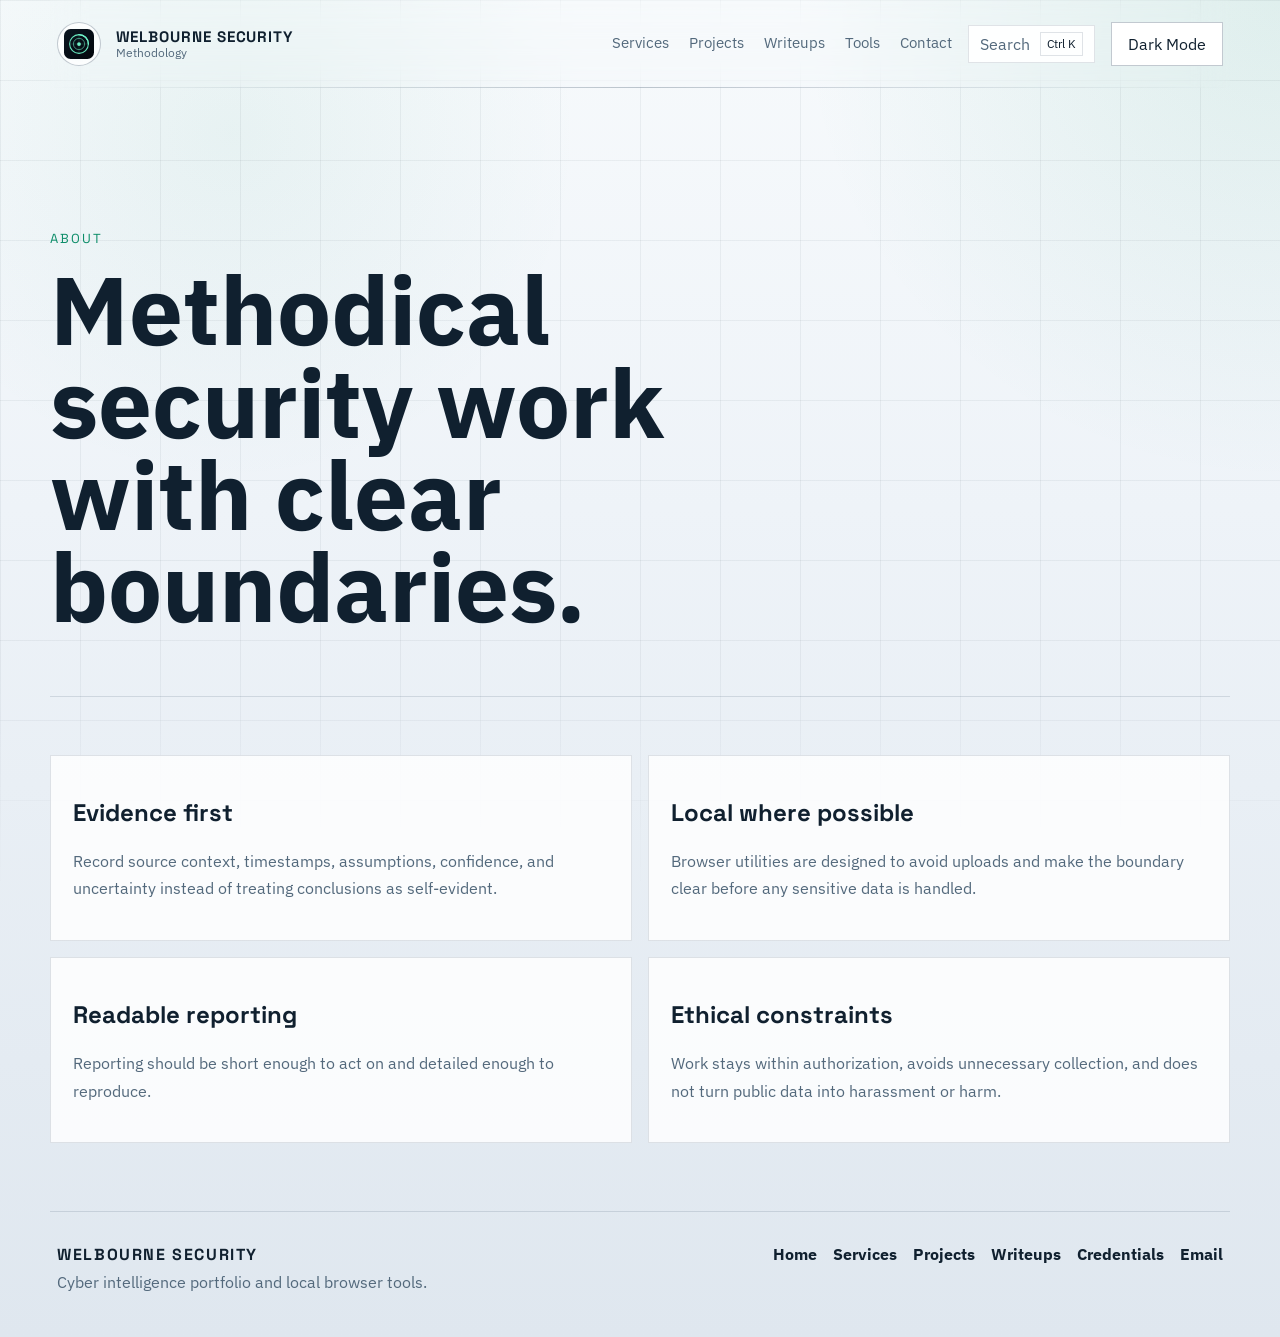
==== about/index.html @ 47d03ada "UI Reface" ====
<!DOCTYPE html>
<html lang="en">
  <head>
    <meta charset="UTF-8" />
    <meta name="viewport" content="width=device-width, initial-scale=1.0" />
    <title>About | Welbourne Security</title>
    <meta name="description" content="Methodology, ethics, and working principles for Welbourne Security cyber intelligence and tooling." />
    <meta name="robots" content="index,follow" />
    <meta name="theme-color" content="#071018" />
    <link rel="canonical" href="https://welbournesecurity.com/about/" />
    <link rel="icon" type="image/svg+xml" href="../src/favicon.svg" />
    <link rel="preconnect" href="https://fonts.googleapis.com" />
    <link rel="preconnect" href="https://fonts.gstatic.com" crossorigin />
    <link href="https://fonts.googleapis.com/css2?family=IBM+Plex+Sans:wght@400;500;600&family=Space+Grotesk:wght@500;700&display=swap" rel="stylesheet" />
    <link rel="stylesheet" href="../styles.css?v=3" />
  </head>
  <body>
    <a class="skip-to-content" href="#top">Skip to main content</a>
    <div class="page-shell">
      <header class="site-header">
        <a class="brand" href="/" aria-label="Back to home"><span class="brand-mark" aria-hidden="true"><img src="../src/favicon.svg" alt="" /></span><span class="brand-copy"><strong>Welbourne Security</strong><small>Methodology</small></span></a>
        <div class="header-actions">
          <nav class="site-nav" aria-label="Primary navigation"><a href="/services/">Services</a><a href="/projects/">Projects</a><a href="/writeups/">Writeups</a><a href="/tools/">Tools</a><a href="/#contact">Contact</a></nav>
          <button class="theme-toggle" id="theme-toggle" type="button" aria-label="Toggle light and dark mode"><span class="theme-toggle-label">Light Mode</span></button>
        </div>
      </header>
      <main id="top">
        <section class="page-hero">
          <div>
            <p class="eyebrow">About</p>
            <h1>Methodical security work with clear boundaries.</h1>
          </div>
        </section>
        <section class="section">
          <div class="principle-grid">
            <article><h2>Evidence first</h2><p>Record source context, timestamps, assumptions, confidence, and uncertainty instead of treating conclusions as self-evident.</p></article>
            <article><h2>Local where possible</h2><p>Browser utilities are designed to avoid uploads and make the boundary clear before any sensitive data is handled.</p></article>
            <article><h2>Readable reporting</h2><p>Reporting should be short enough to act on and detailed enough to reproduce.</p></article>
            <article><h2>Ethical constraints</h2><p>Work stays within authorization, avoids unnecessary collection, and does not turn public data into harassment or harm.</p></article>
          </div>
        </section>
      </main>
      <footer class="site-footer">
        <div class="footer-brand"><strong>Welbourne Security</strong><span>Cyber intelligence portfolio and local browser tools.</span></div>
        <nav class="footer-links" aria-label="Footer navigation"><a href="/">Home</a><a href="/services/">Services</a><a href="/projects/">Projects</a><a href="/writeups/">Writeups</a><a href="/credentials/">Credentials</a><a href="mailto:info@welbournesecurity.com">Email</a></nav>
      </footer>
    </div>
    <script type="module" src="../js/page.js"></script>
  </body>
</html>
---- styles.css ----
:root {
  --bg: #030405;
  --bg-deep: #000101;
  --surface: rgba(6, 8, 10, 0.92);
  --line: rgba(178, 190, 194, 0.14);
  --line-strong: rgba(190, 202, 206, 0.26);
  --text: #f2f7fb;
  --muted: #96a3aa;
  --accent: #6ef2c7;
  --accent-ink: #062018;
  --accent-blue: #68b5ff;
  --accent-warm: #ffb86b;
  --danger: #ff6464;
  --shadow: 0 28px 70px rgba(0, 0, 0, 0.4);
  --content-width: min(1180px, calc(100vw - 2rem));
  --header-height: 5.5rem;
}

body.light-mode {
  --bg: #eef3f8;
  --bg-deep: #dfe7ef;
  --surface: rgba(255, 255, 255, 0.86);
  --line: rgba(36, 62, 87, 0.14);
  --line-strong: rgba(36, 62, 87, 0.28);
  --text: #10202f;
  --muted: #53697c;
  --accent: #0d8d69;
  --accent-ink: #f2f7fb;
  --accent-blue: #2265a8;
  --accent-warm: #9a5a10;
  --shadow: 0 28px 60px rgba(16, 32, 47, 0.12);
}

* {
  box-sizing: border-box;
}

html {
  scroll-behavior: smooth;
  background: #030405;
  color-scheme: dark;
}

body {
  margin: 0;
  min-width: 320px;
  min-height: 100svh;
  color: var(--text);
  font-family: "IBM Plex Sans", sans-serif;
  background:
    radial-gradient(circle at 76% 10%, rgba(232, 238, 236, 0.035), transparent 24%),
    radial-gradient(circle at 12% 4%, rgba(255, 100, 100, 0.026), transparent 20%),
    linear-gradient(180deg, #080b0d 0%, var(--bg) 34%, var(--bg-deep) 100%);
}

body.light-mode {
  color-scheme: light;
  background:
    radial-gradient(circle at top right, rgba(13, 141, 105, 0.1), transparent 26%),
    radial-gradient(circle at 18% 10%, rgba(13, 141, 105, 0.06), transparent 22%),
    linear-gradient(180deg, #f7fafc 0%, var(--bg) 38%, var(--bg-deep) 100%);
}

body::before {
  content: "";
  position: fixed;
  inset: 0;
  pointer-events: none;
  background-image:
    linear-gradient(rgba(232, 238, 236, 0.028) 1px, transparent 1px),
    linear-gradient(90deg, rgba(232, 238, 236, 0.028) 1px, transparent 1px);
  background-size: 5rem 5rem;
  mask-image: linear-gradient(180deg, black 0%, black 72%, transparent 100%);
  opacity: 0.86;
}

body.light-mode::before {
  background-image:
    linear-gradient(rgba(16, 32, 47, 0.075) 1px, transparent 1px),
    linear-gradient(90deg, rgba(16, 32, 47, 0.075) 1px, transparent 1px);
  opacity: 0.72;
}

a {
  color: inherit;
  text-decoration: none;
}

.page-shell {
  position: relative;
  overflow: clip;
}

.roc-page {
  min-height: 100svh;
  overflow-x: hidden;
  background:
    linear-gradient(rgba(110, 242, 199, 0.03) 1px, transparent 1px),
    linear-gradient(90deg, rgba(110, 242, 199, 0.026) 1px, transparent 1px),
    radial-gradient(circle at 74% 8%, rgba(110, 242, 199, 0.13), transparent 23%),
    radial-gradient(circle at 18% 12%, rgba(255, 100, 100, 0.07), transparent 19%),
    linear-gradient(180deg, #080b0d 0%, #020405 44%, #000101 100%);
  background-size: 4.6rem 4.6rem, 4.6rem 4.6rem, auto, auto, auto;
}

.roc-page::before {
  opacity: 0.58;
}

.roc-shell {
  position: relative;
  display: grid;
  gap: clamp(3rem, 7vw, 6.5rem);
  width: min(1220px, calc(100vw - 2rem));
  margin: 0 auto;
  padding: clamp(1rem, 3vw, 2.2rem) 0 clamp(2rem, 5vw, 4rem);
}

.roc-hero {
  display: grid;
  grid-template-columns: minmax(0, 1fr) minmax(17rem, 0.55fr);
  gap: clamp(2rem, 6vw, 5rem);
  align-items: end;
  min-height: min(42rem, 82svh);
  padding-top: clamp(5rem, 9vw, 8rem);
}

.roc-brand {
  position: absolute;
  top: clamp(1rem, 3vw, 2rem);
  left: 0;
  display: inline-flex;
  gap: 0.65rem;
  align-items: center;
  color: rgba(242, 247, 251, 0.72);
  font-size: 0.82rem;
  font-weight: 700;
  letter-spacing: 0.08em;
  text-transform: uppercase;
}

.roc-brand img {
  width: 1.35rem;
  height: 1.35rem;
}

.roc-hero-copy {
  display: grid;
  gap: 1.2rem;
  max-width: 48rem;
}

.roc-kicker {
  margin: 0;
  color: var(--accent);
  font-family: "Space Grotesk", sans-serif;
  font-size: 0.78rem;
  font-weight: 700;
  letter-spacing: 0.16em;
  text-transform: uppercase;
}

.roc-hero h1,
.roc-section-heading h2,
.roc-process h2,
.roc-sources h2 {
  margin: 0;
  font-family: "Space Grotesk", sans-serif;
  letter-spacing: 0;
}

.roc-hero h1 {
  max-width: 11ch;
  font-size: clamp(4rem, 11vw, 8.25rem);
  line-height: 0.88;
}

.roc-hero-copy > p:last-child {
  max-width: 42rem;
  margin: 0;
  color: rgba(242, 247, 251, 0.78);
  font-size: clamp(1rem, 1.65vw, 1.22rem);
  line-height: 1.72;
}

.roc-hero-side {
  display: grid;
  gap: 1.25rem;
  align-content: end;
}

.roc-hero-logo {
  display: block;
  overflow: hidden;
  border: 1px solid rgba(78, 255, 125, 0.32);
  background: rgba(0, 12, 4, 0.72);
  box-shadow: 0 22px 70px rgba(0, 255, 73, 0.12);
}

.roc-hero-logo img {
  display: block;
  width: 100%;
  aspect-ratio: 3 / 2;
  object-fit: cover;
}

.roc-facts {
  display: grid;
  gap: 1rem;
}

.roc-facts div {
  display: grid;
  gap: 0.25rem;
  padding-block: 1rem;
  border-top: 1px solid rgba(242, 247, 251, 0.14);
}

.roc-facts strong {
  color: var(--accent);
  font-family: "Space Grotesk", sans-serif;
  font-size: clamp(2rem, 4.3vw, 3.4rem);
  line-height: 0.95;
}

.roc-facts span {
  color: rgba(242, 247, 251, 0.7);
  font-size: 0.92rem;
  line-height: 1.45;
}

.roc-map-section,
.roc-briefing,
.roc-operator,
.roc-process,
.roc-sources {
  display: grid;
  gap: 1.35rem;
}

.roc-section-heading {
  display: grid;
  gap: 0.65rem;
  max-width: 54rem;
}

.roc-section-heading h2,
.roc-process h2,
.roc-sources h2 {
  font-size: clamp(2.15rem, 4.8vw, 4.5rem);
  line-height: 0.98;
}

.roc-section-heading p:last-child,
.roc-process span,
.roc-sources p {
  margin: 0;
  color: rgba(242, 247, 251, 0.72);
  line-height: 1.65;
}

.roc-workspace {
  display: grid;
  grid-template-columns: minmax(0, 1fr) minmax(19rem, 0.38fr);
  gap: 1rem;
  align-items: stretch;
}

.roc-map-panel,
.roc-inspector,
.roc-briefing,
.roc-operator,
.roc-process,
.roc-sources {
  border: 1px solid rgba(242, 247, 251, 0.12);
  background: rgba(1, 4, 5, 0.64);
  box-shadow: 0 28px 80px rgba(0, 0, 0, 0.34);
  backdrop-filter: blur(18px);
}

.roc-map-panel {
  position: relative;
  min-height: 40rem;
  overflow: hidden;
}

.roc-map {
  display: block;
  width: 100%;
  height: 100%;
  min-height: 40rem;
  transition: filter 160ms ease;
  touch-action: none;
}

.roc-map.is-draggable {
  cursor: grab;
}

.roc-map.is-panning {
  cursor: grabbing;
}

.roc-map-grid {
  fill: none;
  pointer-events: none;
  stroke: rgba(242, 247, 251, 0.045);
  stroke-width: 1;
}

.roc-uk-map-image {
  opacity: 0.78;
  pointer-events: none;
  filter: drop-shadow(0 0 16px rgba(110, 242, 199, 0.14));
}

.roc-link {
  pointer-events: none;
  stroke: rgba(110, 242, 199, 0.16);
  stroke-width: 1;
}

.roc-point {
  cursor: pointer;
  outline: none;
}

.roc-point-hit {
  fill: rgba(255, 255, 255, 0);
  pointer-events: all;
}

.roc-point circle {
  fill: rgba(242, 247, 251, 0.8);
  stroke: #020405;
  stroke-width: 1.6;
  transition: transform 150ms ease, fill 150ms ease, stroke 150ms ease;
}

.roc-point text {
  fill: rgba(242, 247, 251, 0.8);
  font-family: "Space Grotesk", sans-serif;
  font-size: 0.62rem;
  font-weight: 700;
  paint-order: stroke;
  stroke: #020405;
  stroke-width: 3px;
}

.roc-point-control circle {
  fill: var(--accent);
}

.roc-point-post circle {
  fill: rgba(255, 100, 100, 0.86);
}

.roc-point:hover circle,
.roc-point:focus-visible circle,
.roc-point.is-selected circle {
  fill: #f2f7fb;
  stroke: var(--accent);
  transform: scale(1.45);
}

.roc-map-zoom {
  position: absolute;
  top: 1rem;
  left: 1rem;
  z-index: 2;
  display: inline-flex;
  overflow: hidden;
  border: 1px solid rgba(110, 242, 199, 0.32);
  background: rgba(1, 4, 5, 0.94);
  box-shadow: 0 18px 36px rgba(0, 0, 0, 0.28);
  backdrop-filter: blur(12px);
}

.roc-map-zoom button {
  min-width: 3rem;
  min-height: 3rem;
  border: 0;
  border-left: 1px solid rgba(242, 247, 251, 0.1);
  border-radius: 0;
  color: #f2f7fb;
  background: transparent;
  cursor: pointer;
  font-family: "Space Grotesk", sans-serif;
  font-size: 1.25rem;
  font-weight: 700;
}

.roc-map-zoom button:first-child {
  border-left: 0;
}

.roc-map-zoom button:last-child {
  min-width: 4.65rem;
  padding-inline: 0.75rem;
  font-size: 0.75rem;
  letter-spacing: 0.08em;
  text-transform: uppercase;
}

.roc-map-zoom button:hover,
.roc-map-zoom button:focus-visible {
  color: var(--accent);
  background: rgba(110, 242, 199, 0.1);
  outline: none;
}

.roc-map-zoom button:disabled {
  color: rgba(242, 247, 251, 0.48);
  cursor: not-allowed;
  background: transparent;
}

.roc-inspector {
  display: grid;
  gap: 1rem;
  align-content: start;
  padding: 1rem;
}

.roc-layer-controls {
  display: grid;
  grid-template-columns: 1fr;
  gap: 0.55rem;
}

.roc-toggle {
  display: flex;
  width: 100%;
  min-width: 0;
  align-items: center;
  justify-content: space-between;
  gap: 0.7rem;
  border: 1px solid rgba(242, 247, 251, 0.12);
  color: rgba(242, 247, 251, 0.72);
  background: rgba(255, 255, 255, 0.035);
  font: inherit;
  text-align: left;
  cursor: pointer;
}

.roc-toggle {
  min-height: 2.8rem;
  padding: 0.7rem 0.8rem;
  font-family: "Space Grotesk", sans-serif;
  font-size: 0.8rem;
  font-weight: 700;
  letter-spacing: 0.08em;
  text-transform: uppercase;
}

.roc-toggle.is-active {
  border-color: rgba(110, 242, 199, 0.36);
  color: var(--text);
  background: rgba(110, 242, 199, 0.1);
}

.roc-toggle:hover,
.roc-toggle:focus-visible {
  border-color: rgba(110, 242, 199, 0.42);
  outline: none;
}

.roc-selected {
  display: grid;
  gap: 0.85rem;
  padding: 1rem;
  border: 1px solid rgba(242, 247, 251, 0.1);
  background: rgba(0, 1, 1, 0.28);
}

.roc-selected h3 {
  margin: 0;
  font-family: "Space Grotesk", sans-serif;
  font-size: 1.35rem;
  line-height: 1.05;
}

.roc-selected dl {
  display: grid;
  gap: 0.65rem;
  margin: 0;
}

.roc-selected dl div {
  display: grid;
  grid-template-columns: max-content 1fr;
  gap: 0.7rem;
  align-items: baseline;
}

.roc-selected dt,
.roc-selected dd {
  margin: 0;
}

.roc-selected dt {
  color: rgba(150, 163, 170, 0.9);
  font-size: 0.76rem;
  font-weight: 700;
  letter-spacing: 0.08em;
  text-transform: uppercase;
  min-width: 7.5rem;
}

.roc-selected dd,
.roc-selected p {
  color: rgba(242, 247, 251, 0.74);
  line-height: 1.55;
}

.roc-selected p {
  margin: 0;
}

.roc-map-key {
  border: 1px solid rgba(242, 247, 251, 0.1);
  background: rgba(0, 1, 1, 0.22);
  padding: 0.85rem;
}

.roc-map-key summary,
.roc-training-note summary {
  color: rgba(242, 247, 251, 0.82);
  cursor: pointer;
  font-family: "Space Grotesk", sans-serif;
  font-size: 0.78rem;
  font-weight: 700;
  letter-spacing: 0.1em;
  text-transform: uppercase;
}

.roc-map-key summary:focus-visible,
.roc-training-note summary:focus-visible {
  outline: 1px solid rgba(110, 242, 199, 0.5);
  outline-offset: 0.25rem;
}

.roc-map-key ul {
  display: grid;
  gap: 0.55rem;
  margin: 0.75rem 0 0;
  padding: 0;
  list-style: none;
}

.roc-map-key li {
  display: grid;
  grid-template-columns: 1.1rem minmax(0, 1fr);
  gap: 0.55rem;
  align-items: center;
  color: rgba(242, 247, 251, 0.7);
  font-size: 0.84rem;
  line-height: 1.45;
}

.roc-key-dot {
  width: 0.72rem;
  height: 0.72rem;
  border-radius: 50%;
  border: 1px solid #020405;
}

.roc-key-dot.is-control {
  background: var(--accent);
}

.roc-key-dot.is-post {
  background: rgba(255, 100, 100, 0.86);
}

.roc-key-line {
  width: 1rem;
  border-top: 1px solid rgba(110, 242, 199, 0.42);
}

.roc-briefing {
  gap: clamp(1.35rem, 3vw, 2rem);
  padding: clamp(1rem, 3vw, 1.6rem);
}

.roc-briefing h3,
.roc-sources h3 {
  margin: 0;
  font-family: "Space Grotesk", sans-serif;
  font-size: 0.92rem;
  letter-spacing: 0.12em;
  text-transform: uppercase;
}

.roc-briefing-grid,
.roc-knowledge-grid,
.roc-source-groups {
  display: grid;
  gap: clamp(1rem, 3vw, 1.65rem);
}

.roc-briefing-grid {
  grid-template-columns: minmax(0, 0.78fr) minmax(28rem, 0.92fr);
  border-top: 1px solid rgba(242, 247, 251, 0.1);
  padding-top: clamp(1rem, 2.5vw, 1.45rem);
}

.roc-knowledge-grid {
  grid-template-columns: minmax(0, 0.92fr) minmax(20rem, 0.62fr);
  border-top: 1px solid rgba(242, 247, 251, 0.1);
  padding-top: clamp(1rem, 2.5vw, 1.45rem);
}

.roc-timeline,
.roc-anatomy,
.roc-chain,
.roc-glossary,
.roc-source-groups > div {
  display: grid;
  align-content: start;
  gap: 0.95rem;
  min-width: 0;
}

.roc-anatomy {
  grid-column: 1 / -1;
}

.roc-anatomy ul {
  grid-template-columns: repeat(4, minmax(0, 1fr));
  align-items: stretch;
  gap: 0;
  border: 1px solid rgba(110, 242, 199, 0.18);
  border-top: 0;
  background: rgba(0, 1, 1, 0.28);
}

.roc-timeline ol,
.roc-chain ol,
.roc-anatomy ul {
  display: grid;
  gap: 0;
  margin: 0;
  padding: 0;
  list-style: none;
}

.roc-timeline li,
.roc-chain li,
.roc-anatomy li {
  display: grid;
  grid-template-columns: 1fr;
  grid-template-rows: 2.25rem minmax(0, 1fr);
  align-content: start;
  gap: 0.45rem;
  padding: 0.9rem;
  border-bottom: 0;
  border-left: 1px solid rgba(242, 247, 251, 0.09);
}

.roc-anatomy li:first-child {
  padding: 0.9rem;
  border-left: 0;
}

.roc-anatomy li:last-child {
  padding-bottom: 0.9rem;
}

.roc-timeline li:first-child,
.roc-chain li:first-child {
  padding-top: 0;
}

.roc-timeline li:last-child,
.roc-chain li:last-child {
  border-bottom: 0;
  padding-bottom: 0;
}

.roc-timeline time,
.roc-chain strong,
.roc-anatomy strong {
  color: var(--accent);
  font-family: "Space Grotesk", sans-serif;
  font-weight: 700;
  align-self: start;
}

.roc-timeline span,
.roc-chain span,
.roc-anatomy span,
.roc-glossary p {
  margin: 0;
  color: rgba(242, 247, 251, 0.72);
  line-height: 1.58;
  align-self: start;
}

.roc-post-cutaway-media {
  display: grid;
  gap: 0;
  margin: 0;
}

.roc-post-cutaway-media a {
  display: block;
  overflow: hidden;
  border: 1px solid rgba(110, 242, 199, 0.18);
  background: rgba(0, 1, 1, 0.36);
}

.roc-post-cutaway-media img {
  display: block;
  width: 100%;
  max-height: min(78vh, 56rem);
  aspect-ratio: 1800 / 1415;
  object-fit: contain;
  object-position: center;
  filter: saturate(0.98) contrast(1.03);
  transition: transform 180ms ease, filter 180ms ease;
}

.roc-post-cutaway-media a:hover img,
.roc-post-cutaway-media a:focus-visible img {
  filter: saturate(1.08) contrast(1.08);
  transform: scale(1.015);
}

.roc-post-cutaway-media a:focus-visible {
  outline: 1px solid rgba(110, 242, 199, 0.5);
  outline-offset: 0.25rem;
}

.roc-glossary {
  gap: 0.55rem;
}

.roc-glossary h3 {
  margin-bottom: 0.4rem;
}

.roc-glossary details {
  border-top: 1px solid rgba(242, 247, 251, 0.1);
  padding-block: 0.7rem;
}

.roc-glossary details:last-child {
  border-bottom: 1px solid rgba(242, 247, 251, 0.1);
}

.roc-glossary summary {
  color: var(--accent);
  cursor: pointer;
  font-family: "Space Grotesk", sans-serif;
  font-weight: 700;
  letter-spacing: 0.08em;
  text-transform: uppercase;
}

.roc-glossary summary:focus-visible {
  outline: 1px solid rgba(110, 242, 199, 0.5);
  outline-offset: 0.25rem;
}

.roc-glossary p {
  padding-top: 0.55rem;
}

.roc-training-note {
  border-top: 1px solid rgba(242, 247, 251, 0.1);
  padding-top: clamp(1rem, 2.5vw, 1.45rem);
}

.roc-training-note > div {
  display: grid;
  gap: 0.65rem;
  margin-top: 0.9rem;
  border: 1px solid rgba(242, 247, 251, 0.1);
  background:
    linear-gradient(90deg, rgba(110, 242, 199, 0.12), transparent 34%),
    rgba(0, 1, 1, 0.28);
  padding: clamp(0.9rem, 2vw, 1.15rem);
}

.roc-training-note h3,
.roc-training-note p,
.roc-training-note ul {
  margin: 0;
}

.roc-training-note h3 {
  font-size: 1.15rem;
}

.roc-training-note p:not(.roc-kicker),
.roc-training-note li {
  color: rgba(242, 247, 251, 0.72);
  line-height: 1.58;
}

.roc-training-note ul {
  display: grid;
  gap: 0.35rem;
  padding-left: 1.1rem;
}

.roc-operator {
  grid-template-columns: minmax(0, 0.52fr) minmax(0, 1fr);
  gap: clamp(1rem, 3vw, 2rem);
  padding: clamp(1rem, 3vw, 1.6rem);
}

.roc-operator-heading {
  display: grid;
  align-content: start;
  gap: 0.75rem;
}

.roc-operator-heading h2 {
  margin: 0;
  font-family: "Space Grotesk", sans-serif;
  font-size: clamp(2rem, 4vw, 3.6rem);
  line-height: 0.98;
}

.roc-operator-heading p:last-child {
  margin: 0;
  color: rgba(242, 247, 251, 0.72);
  line-height: 1.6;
}

.roc-calculator,
.roc-report-grid {
  display: grid;
  gap: 0.8rem;
}

.roc-report-row {
  display: grid;
  grid-template-columns: minmax(5rem, 0.2fr) minmax(12rem, 1fr) minmax(8rem, 0.28fr);
  gap: 0.6rem;
  align-items: center;
}

.roc-report-row > span {
  color: rgba(242, 247, 251, 0.62);
  font-family: "Space Grotesk", sans-serif;
  font-size: 0.78rem;
  font-weight: 700;
  letter-spacing: 0.08em;
  text-transform: uppercase;
}

.roc-report-row select,
.roc-report-row input {
  min-width: 0;
  min-height: 2.9rem;
  border: 1px solid rgba(242, 247, 251, 0.13);
  border-radius: 0;
  background: rgba(2, 4, 5, 0.82);
  color: var(--text);
  font: inherit;
  outline: none;
  padding: 0.7rem 0.75rem;
}

.roc-report-row select:focus,
.roc-report-row input:focus {
  border-color: rgba(110, 242, 199, 0.5);
}

.roc-calculator-actions {
  display: flex;
  flex-wrap: wrap;
  gap: 0.55rem;
}

.roc-calc-button {
  min-height: 2.8rem;
  border: 1px solid rgba(110, 242, 199, 0.36);
  border-radius: 0;
  background: rgba(110, 242, 199, 0.12);
  color: var(--text);
  cursor: pointer;
  font-family: "Space Grotesk", sans-serif;
  font-size: 0.78rem;
  font-weight: 700;
  letter-spacing: 0.08em;
  padding: 0.7rem 0.9rem;
  text-transform: uppercase;
}

.roc-calc-button.is-secondary {
  border-color: rgba(242, 247, 251, 0.13);
  background: rgba(242, 247, 251, 0.04);
  color: rgba(242, 247, 251, 0.72);
}

.roc-calc-output {
  display: grid;
  min-height: 5rem;
  gap: 0.75rem;
  align-content: center;
  border: 1px solid rgba(242, 247, 251, 0.1);
  background: rgba(2, 4, 5, 0.52);
  color: rgba(242, 247, 251, 0.72);
  padding: 1rem;
}

.roc-calc-output[data-tone="warn"] {
  border-color: rgba(255, 100, 100, 0.42);
  color: rgba(255, 185, 185, 0.9);
}

.roc-calc-output[data-tone="ready"] {
  border-color: rgba(110, 242, 199, 0.3);
}

.roc-calc-result,
.roc-calc-pairs {
  display: grid;
  gap: 0.55rem;
}

.roc-calc-result div,
.roc-calc-pairs div {
  display: grid;
  grid-template-columns: minmax(7rem, 0.36fr) minmax(0, 1fr);
  gap: 0.75rem;
}

.roc-calc-result span,
.roc-calc-pairs span {
  color: rgba(150, 163, 170, 0.9);
  font-size: 0.76rem;
  font-weight: 700;
  letter-spacing: 0.08em;
  text-transform: uppercase;
}

.roc-calc-result strong,
.roc-calc-pairs strong {
  color: var(--accent);
  font-family: "Space Grotesk", sans-serif;
  font-weight: 700;
}

.roc-process,
.roc-sources {
  padding: clamp(1rem, 3vw, 1.6rem);
}

.roc-process {
  grid-template-columns: minmax(0, 0.7fr) minmax(0, 1fr);
  gap: clamp(1.2rem, 4vw, 3rem);
}

.roc-process ol {
  display: grid;
  gap: 0.9rem;
  margin: 0;
  padding: 0;
  list-style: none;
}

.roc-process li {
  display: grid;
  grid-template-columns: minmax(8rem, 0.36fr) minmax(0, 1fr);
  gap: 1rem;
  padding-block: 0.9rem;
  border-bottom: 1px solid rgba(242, 247, 251, 0.1);
}

.roc-process li:last-child {
  border-bottom: 0;
}

.roc-process strong {
  color: var(--accent);
  font-family: "Space Grotesk", sans-serif;
}

.roc-sources {
  max-width: none;
}

.roc-source-groups {
  grid-template-columns: repeat(3, minmax(0, 1fr));
  border-top: 1px solid rgba(242, 247, 251, 0.1);
  padding-top: clamp(1rem, 2.5vw, 1.45rem);
}

.roc-source-groups ul {
  display: flex;
  flex-wrap: wrap;
  gap: 0.55rem;
  margin: 0;
  padding: 0;
  list-style: none;
}

.roc-sources a {
  display: inline-flex;
  min-height: 2.45rem;
  align-items: center;
  border: 1px solid rgba(242, 247, 251, 0.12);
  padding: 0.58rem 0.72rem;
  color: rgba(242, 247, 251, 0.76);
  background: rgba(255, 255, 255, 0.035);
  font-size: 0.84rem;
  font-weight: 700;
}

.roc-sources a:hover,
.roc-sources a:focus-visible {
  border-color: rgba(110, 242, 199, 0.42);
  color: var(--accent);
  outline: none;
}

.site-header,
.hero,
.section,
.contact-section {
  width: var(--content-width);
  margin: 0 auto;
}

.section,
.contact-section {
  scroll-margin-top: calc(var(--header-offset, var(--header-height)) + 1rem);
}

.site-header {
  position: sticky;
  top: 0;
  z-index: 20;
  display: flex;
  align-items: center;
  justify-content: space-between;
  min-height: var(--header-height);
  padding: 1rem 0.45rem;
  backdrop-filter: blur(16px);
}

.site-header::after {
  content: "";
  position: absolute;
  right: 0;
  bottom: 0;
  left: 0;
  height: 1px;
  background: linear-gradient(90deg, transparent, var(--line-strong), transparent);
}

.brand {
  display: inline-flex;
  gap: 0.9rem;
  align-items: center;
}

.brand-mark {
  display: grid;
  place-items: center;
  width: 2.75rem;
  height: 2.75rem;
  border: 1px solid var(--line-strong);
  border-radius: 50%;
  color: var(--accent);
  background:
    radial-gradient(circle at center, rgba(110, 242, 199, 0.1), transparent 62%),
    rgba(5, 7, 9, 0.82);
  font-family: "Space Grotesk", sans-serif;
  font-size: 0.9rem;
  letter-spacing: 0.14em;
}

.brand-mark svg {
  width: 1.85rem;
  height: 1.85rem;
  overflow: visible;
}

.brand-mark circle,
.brand-mark path {
  fill: none;
  stroke: currentColor;
  stroke-width: 1.6;
}

.brand-mark-ring {
  opacity: 0.95;
}

.brand-mark-grid {
  opacity: 0.28;
  stroke-width: 1.2;
}

.brand-mark-core {
  fill: currentColor;
  stroke: none;
  filter: drop-shadow(0 0 6px rgba(110, 242, 199, 0.55));
}

.brand-mark-sweep {
  stroke-linecap: round;
  opacity: 0.9;
  stroke-width: 2.2;
}

body.light-mode .brand-mark {
  background:
    radial-gradient(circle at center, rgba(13, 141, 105, 0.08), transparent 62%),
    rgba(255, 255, 255, 0.82);
}

body.light-mode .brand-mark-core {
  filter: drop-shadow(0 0 5px rgba(13, 141, 105, 0.35));
}

.brand-copy {
  display: flex;
  flex-direction: column;
  gap: 0.12rem;
}

.brand-copy strong,
.brand-copy small {
  line-height: 1;
}

.brand-copy strong {
  font-family: "Space Grotesk", sans-serif;
  font-size: 0.95rem;
  letter-spacing: 0.06em;
  text-transform: uppercase;
}

.brand-copy small,
.site-nav {
  color: var(--muted);
}

.brand-copy small {
  font-size: 0.78rem;
}

.site-nav {
  display: flex;
  gap: 1.25rem;
  font-size: 0.92rem;
}

.header-actions {
  display: flex;
  align-items: center;
  gap: 1rem;
}

.site-nav a {
  position: relative;
  padding-bottom: 0.15rem;
}

.site-nav a::after {
  content: "";
  position: absolute;
  right: 0;
  bottom: 0;
  width: 100%;
  height: 1px;
  transform: scaleX(0);
  transform-origin: right;
  background: var(--accent);
  transition: transform 180ms ease;
}

.site-nav a:hover::after,
.site-nav a:focus-visible::after {
  transform: scaleX(1);
  transform-origin: left;
}

.theme-toggle {
  display: inline-flex;
  align-items: center;
  justify-content: center;
  min-height: 2.8rem;
  padding: 0.65rem 1rem;
  border: 1px solid var(--line-strong);
  border-radius: 0;
  color: var(--text);
  font: inherit;
  background: #050709;
  cursor: pointer;
  transition: transform 180ms ease, border-color 180ms ease, background-color 180ms ease;
}

body.light-mode .theme-toggle {
  background: #ffffff;
}

.theme-toggle:hover,
.theme-toggle:focus-visible {
  transform: translateY(-1px);
  border-color: var(--accent);
}

.hero {
  position: relative;
  display: grid;
  grid-template-columns: minmax(0, 0.95fr) minmax(320px, 1.05fr);
  gap: 2.35rem;
  align-items: center;
  isolation: isolate;
  min-height: calc(92svh - var(--header-height));
  padding: 0.55rem 0 2rem;
}

.hero-copy {
  position: relative;
  z-index: 2;
  max-width: 34rem;
  opacity: 0;
  transform: translateY(24px);
  animation: rise-in 700ms ease forwards;
}

.hero-eyebrow {
  margin-bottom: 1rem;
}

.eyebrow,
.entry-label {
  color: var(--accent);
  font-family: "Space Grotesk", sans-serif;
  font-size: 0.82rem;
  letter-spacing: 0.16em;
  text-transform: uppercase;
}

.eyebrow {
  margin: 0 0 1rem;
}

.hero h1,
.section-intro h2,
.contact-copy h2,
.feature-title {
  margin: 0;
  font-family: "Space Grotesk", sans-serif;
  font-weight: 700;
  line-height: 0.96;
  letter-spacing: 0;
}

.hero h1 {
  font-size: 5rem;
  text-wrap: balance;
}

.hero-summary {
  max-width: 31rem;
  margin: 1.15rem 0 0;
  color: var(--muted);
  font-size: 1.08rem;
  line-height: 1.75;
  text-wrap: pretty;
}

.operator-copy p,
.feature-summary,
.embed-header p,
.platform-copy p,
.certification-copy p,
.contact-copy p:last-child,
.timeline-item p,
.entry-summary {
  color: var(--muted);
  line-height: 1.75;
}

.hero-actions,
.contact-actions,
.platform-actions {
  display: flex;
  flex-wrap: wrap;
  gap: 0.9rem;
  margin-top: 1.45rem;
}

.action {
  display: inline-flex;
  align-items: center;
  justify-content: center;
  min-height: 3rem;
  padding: 0.8rem 1.25rem;
  border: 1px solid transparent;
  color: var(--text);
  font-weight: 500;
  transition: transform 180ms ease, border-color 180ms ease, background-color 180ms ease;
}

.action:hover,
.action:focus-visible {
  transform: translateY(-2px);
}

.action.primary {
  background: var(--accent);
  color: var(--accent-ink);
}

.action.secondary {
  border-color: var(--line-strong);
  background: #050709;
}

body.light-mode .action.secondary {
  background: #ffffff;
  color: var(--text);
}

.hero-metrics {
  display: grid;
  grid-template-columns: repeat(3, minmax(0, 1fr));
  gap: 1.2rem;
  margin: 1.45rem 0 0;
  padding-top: 1.4rem;
  border-top: 1px solid var(--line);
}

.hero-metrics div {
  display: grid;
  gap: 0.3rem;
}

.hero-metrics dt {
  color: var(--muted);
  font-size: 0.8rem;
  letter-spacing: 0.08em;
  text-transform: uppercase;
}

.hero-metrics dd {
  margin: 0;
  font-family: "Space Grotesk", sans-serif;
  font-size: 1.6rem;
}

.hero-visual {
  position: relative;
  min-height: 38rem;
  isolation: isolate;
}

.hero-visual::before,
.hero-visual::after {
  content: "";
  position: absolute;
  pointer-events: none;
}

.hero-visual::before {
  inset: 4% 3% 7%;
  z-index: 0;
  border: 1px solid rgba(168, 180, 184, 0.14);
  background:
    linear-gradient(135deg, rgba(232, 238, 236, 0.055), transparent 34%),
    linear-gradient(225deg, rgba(255, 100, 100, 0.045), transparent 40%),
    linear-gradient(180deg, rgba(7, 9, 11, 0.94), rgba(1, 2, 3, 0.99));
  box-shadow:
    inset 0 1px 0 rgba(255, 255, 255, 0.04),
    0 34px 90px rgba(0, 0, 0, 0.28);
}

body.light-mode .hero-visual::before {
  border-color: rgba(36, 62, 87, 0.14);
  background:
    linear-gradient(135deg, rgba(16, 32, 47, 0.045), transparent 34%),
    linear-gradient(225deg, rgba(189, 42, 42, 0.045), transparent 40%),
    linear-gradient(180deg, rgba(255, 255, 255, 0.94), rgba(231, 238, 245, 0.98));
  box-shadow:
    inset 0 1px 0 rgba(255, 255, 255, 0.76),
    0 34px 80px rgba(16, 32, 47, 0.12);
}

.hero-visual::after {
  top: 12%;
  right: 10%;
  bottom: 17%;
  z-index: 1;
  width: 34%;
  background:
    repeating-linear-gradient(
      180deg,
      rgba(232, 238, 236, 0.16) 0,
      rgba(232, 238, 236, 0.16) 1px,
      transparent 1px,
      transparent 1.05rem
    );
  opacity: 0.22;
  transform: skewX(-10deg);
}

body.light-mode .hero-visual::after {
  background:
    repeating-linear-gradient(
      180deg,
      rgba(16, 32, 47, 0.16) 0,
      rgba(16, 32, 47, 0.16) 1px,
      transparent 1px,
      transparent 1.05rem
    );
  opacity: 0.26;
}

.signal-grid {
  position: absolute;
  inset: 0;
  z-index: 1;
  border: 1px solid rgba(255, 255, 255, 0.05);
  background:
    linear-gradient(transparent 97%, rgba(255, 255, 255, 0.05) 97%),
    linear-gradient(90deg, transparent 97%, rgba(255, 255, 255, 0.05) 97%);
  background-size: 3.4rem 3.4rem;
  mask-image: linear-gradient(180deg, transparent 0%, black 18%, black 100%);
}

body.light-mode .signal-grid {
  border-color: rgba(16, 32, 47, 0.16);
  background:
    linear-gradient(transparent 97%, rgba(16, 32, 47, 0.16) 97%),
    linear-gradient(90deg, transparent 97%, rgba(16, 32, 47, 0.16) 97%);
  background-size: 3.4rem 3.4rem;
}

.signal-radar {
  --radar-cycle: 9s;
  position: absolute;
  inset: 12% 5% auto auto;
  z-index: 2;
  width: min(78%, 31rem);
  aspect-ratio: 1;
  overflow: hidden;
  border: 1px solid rgba(232, 238, 236, 0.12);
  border-radius: 50%;
  background:
    radial-gradient(circle at center, rgba(232, 238, 236, 0.12), transparent 3%),
    radial-gradient(circle at center, rgba(232, 238, 236, 0.055), transparent 44%),
    radial-gradient(circle at center, rgba(255, 100, 100, 0.045), transparent 62%),
    rgba(5, 7, 9, 0.3);
  box-shadow:
    inset 0 0 84px rgba(0, 0, 0, 0.45),
    0 0 48px rgba(0, 0, 0, 0.24);
}

body.light-mode .signal-radar {
  border-color: rgba(16, 32, 47, 0.18);
  background:
    radial-gradient(circle at center, rgba(16, 32, 47, 0.18), transparent 3%),
    radial-gradient(circle at center, rgba(16, 32, 47, 0.07), transparent 44%),
    radial-gradient(circle at center, rgba(189, 42, 42, 0.055), transparent 62%),
    rgba(255, 255, 255, 0.42);
  box-shadow:
    inset 0 0 72px rgba(16, 32, 47, 0.1),
    0 24px 48px rgba(16, 32, 47, 0.1);
}

.radar-ring,
.radar-axis,
.radar-core,
.radar-sweep,
.radar-blip {
  position: absolute;
}

.radar-ring {
  inset: 0;
  border: 1px solid rgba(232, 238, 236, 0.2);
  border-radius: 50%;
}

body.light-mode .radar-ring {
  border-color: rgba(16, 32, 47, 0.28);
}

.ring-2 {
  inset: 17%;
  border-color: rgba(232, 238, 236, 0.16);
}

body.light-mode .ring-2 {
  border-color: rgba(16, 32, 47, 0.22);
}

.ring-3 {
  inset: 34%;
  border-color: rgba(232, 238, 236, 0.12);
}

body.light-mode .ring-3 {
  border-color: rgba(16, 32, 47, 0.16);
}

.radar-axis {
  inset: 50% 10% auto;
  height: 1px;
  background: linear-gradient(90deg, transparent, rgba(232, 238, 236, 0.16), transparent);
}

body.light-mode .radar-axis {
  background: linear-gradient(90deg, transparent, rgba(16, 32, 47, 0.22), transparent);
}

.radar-axis-vertical {
  inset: 10% auto 10% 50%;
  width: 1px;
  height: auto;
  background: linear-gradient(180deg, transparent, rgba(232, 238, 236, 0.16), transparent);
}

body.light-mode .radar-axis-vertical {
  background: linear-gradient(180deg, transparent, rgba(16, 32, 47, 0.22), transparent);
}

.radar-sweep {
  inset: 0;
  border-radius: 50%;
  background: conic-gradient(from 18deg, rgba(232, 238, 236, 0.34), rgba(232, 238, 236, 0.07) 13%, transparent 27%);
  mix-blend-mode: screen;
  opacity: 0.78;
  animation: radar-sweep var(--radar-cycle, 9s) linear infinite;
}

body.light-mode .radar-sweep {
  background: conic-gradient(from 18deg, rgba(16, 32, 47, 0.28), rgba(16, 32, 47, 0.06) 13%, transparent 27%);
  mix-blend-mode: multiply;
  opacity: 0.72;
}

.radar-core {
  inset: 48.5%;
  border-radius: 50%;
  background: #e8eeec;
  box-shadow:
    0 0 12px rgba(232, 238, 236, 0.52),
    0 0 32px rgba(255, 100, 100, 0.1);
}

body.light-mode .radar-core {
  background: #10202f;
  box-shadow:
    0 0 10px rgba(16, 32, 47, 0.26),
    0 0 28px rgba(189, 42, 42, 0.12);
}

.radar-blip {
  width: 0.62rem;
  aspect-ratio: 1;
  border: 1px solid rgba(255, 100, 100, 0.72);
  border-radius: 50%;
  background: rgba(255, 100, 100, 0.72);
  box-shadow:
    0 0 0 0 rgba(255, 100, 100, 0.16),
    0 0 18px rgba(255, 100, 100, 0.42);
  animation: radar-blip var(--radar-cycle, 9s) linear infinite;
  animation-delay: var(--radar-blip-delay, 0s);
}

body.light-mode .radar-blip {
  border-color: rgba(189, 42, 42, 0.78);
  background: rgba(189, 42, 42, 0.76);
}

.blip-1 {
  top: 23%;
  left: 49%;
  --radar-blip-delay: -1.17s;
}

.blip-2 {
  top: 62%;
  left: 26%;
  width: 0.48rem;
  --radar-blip-delay: -4.08s;
}

.blip-3 {
  top: 71%;
  left: 58%;
  width: 0.42rem;
  opacity: 0.78;
  --radar-blip-delay: -6.19s;
}

.signal-panel,
.embed-panel,
.platform-item,
.certification-item {
  border: 1px solid var(--line);
  background: linear-gradient(180deg, rgba(7, 9, 11, 0.96), rgba(1, 2, 3, 0.99));
  box-shadow: var(--shadow);
}

body.light-mode .signal-panel,
body.light-mode .writeup-viewer {
  background: linear-gradient(180deg, rgba(255, 255, 255, 0.9), rgba(242, 247, 251, 0.96));
}

.signal-panel {
  position: absolute;
  z-index: 3;
  padding: 1.2rem 1.3rem;
  backdrop-filter: blur(18px);
}

.signal-panel p,
.signal-panel span {
  margin: 0;
  color: var(--muted);
}

.signal-panel strong {
  display: block;
  margin: 0.35rem 0;
  font-family: "Space Grotesk", sans-serif;
  font-size: 1.3rem;
  font-weight: 500;
}

.signal-panel-top {
  top: 8%;
  left: 0;
  width: min(18rem, 48%);
  animation: float-panel 6s ease-in-out infinite;
}

.signal-panel-bottom {
  right: 0;
  bottom: 8%;
  width: min(20rem, 52%);
  display: flex;
  flex-wrap: wrap;
  gap: 0.6rem;
  animation: float-panel 7.5s ease-in-out infinite reverse;
}

.footprint-panel-lead.signal-panel-top {
  top: 4.5%;
  width: min(17rem, 34%);
  z-index: 2;
}

.footprint-panel-grid.signal-panel-bottom {
  bottom: 10%;
  width: min(20.5rem, 42%);
  display: grid;
  grid-template-columns: repeat(2, minmax(0, 1fr));
  gap: 0.75rem;
  z-index: 3;
  justify-items: stretch;
  border-color: rgba(185, 197, 201, 0.18);
  background: linear-gradient(180deg, rgba(7, 9, 11, 0.98), rgba(1, 2, 3, 0.99));
  box-shadow: var(--shadow);
}

.footprint-kicker {
  color: var(--accent) !important;
  font-family: "Space Grotesk", sans-serif;
  font-size: 0.76rem;
  letter-spacing: 0.14em;
  text-transform: uppercase;
}

.footprint-panel-lead strong {
  line-height: 1.05;
}

.footprint-panel-lead span {
  display: block;
  max-width: 18rem;
  line-height: 1.6;
}

.footprint-item {
  min-width: 0;
  padding: 0.82rem 0.9rem;
  border: 1px solid var(--line);
  border-radius: 1rem;
  background: rgba(5, 7, 9, 0.74);
  text-align: center;
}

body.light-mode .footprint-item {
  background: rgba(255, 255, 255, 0.66);
}

.footprint-item span {
  display: block;
  color: var(--muted);
  font-size: 0.72rem;
  letter-spacing: 0.08em;
  text-transform: uppercase;
}

.footprint-item strong {
  display: block;
  margin-top: 0.45rem;
  color: var(--text);
  font-family: "IBM Plex Sans", sans-serif;
  font-size: 0.98rem;
  line-height: 1.45;
  overflow-wrap: anywhere;
}

.footprint-item-wide {
  grid-column: 1 / -1;
}

.tag-pill,
.entry-tags span {
  padding: 0.45rem 0.68rem;
  font-size: 0.82rem;
}

.tag-pill {
  border: 1px solid rgba(110, 242, 199, 0.22);
  color: #cbfdf0;
  background: rgba(110, 242, 199, 0.08);
}

.timeline-label,
.platform-meta,
.certification-meta {
  color: var(--muted);
}

.section,
.contact-section {
  padding: 3.6rem 0 4.2rem;
  border-top: 1px solid var(--line);
}

.section-intro,
.contact-copy {
  max-width: 48rem;
}

.section-intro {
  margin-bottom: 2.5rem;
}

.section-note {
  margin: 0.9rem 0 0;
  color: var(--muted);
  line-height: 1.7;
}

.brand-mark img {
  width: 1.9rem;
  height: 1.9rem;
  display: block;
}

.site-nav a[aria-current="page"] {
  color: var(--accent);
}

.command-trigger {
  display: inline-flex;
  align-items: center;
  gap: 0.65rem;
  min-height: 2.4rem;
  padding: 0 0.7rem;
  border: 1px solid var(--line);
  color: var(--muted);
  font: inherit;
  background: rgba(7, 9, 11, 0.68);
  cursor: pointer;
}

.command-trigger:hover,
.command-trigger:focus-visible {
  color: var(--text);
  border-color: var(--accent);
}

.command-trigger kbd {
  padding: 0.2rem 0.35rem;
  border: 1px solid var(--line);
  color: var(--text);
  font: 0.72rem "IBM Plex Sans", sans-serif;
}

.command-palette {
  position: fixed;
  inset: 0;
  z-index: 100;
  display: grid;
  place-items: start center;
  padding: min(16vh, 8rem) 1rem 1rem;
  background: rgba(0, 1, 1, 0.72);
  backdrop-filter: blur(18px);
}

.command-palette[hidden] {
  display: none;
}

.command-panel {
  width: min(44rem, 100%);
  border: 1px solid var(--line-strong);
  background: linear-gradient(180deg, rgba(7, 9, 11, 0.98), rgba(1, 2, 3, 0.98));
  box-shadow: var(--shadow);
}

body.light-mode .command-panel,
body.light-mode .command-trigger {
  background: rgba(255, 255, 255, 0.94);
}

.command-input {
  width: 100%;
  min-height: 4rem;
  padding: 0 1.2rem;
  border: 0;
  border-bottom: 1px solid var(--line);
  color: var(--text);
  font: 1rem "IBM Plex Sans", sans-serif;
  background: transparent;
  outline: none;
}

.command-results {
  display: grid;
  gap: 0.35rem;
  padding: 0.75rem;
}

.command-item {
  display: grid;
  gap: 0.2rem;
  width: 100%;
  padding: 0.85rem 0.95rem;
  border: 1px solid transparent;
  color: inherit;
  text-align: left;
  background: transparent;
  cursor: pointer;
}

.command-item:hover,
.command-item:focus-visible {
  border-color: var(--accent);
  background: rgba(110, 242, 199, 0.08);
}

.command-item strong {
  font-family: "Space Grotesk", sans-serif;
  font-weight: 600;
}

.command-item span,
.command-empty {
  color: var(--muted);
}

.command-empty {
  margin: 0;
  padding: 0.9rem;
}

.page-hero {
  display: grid;
  grid-template-columns: minmax(0, 1fr) minmax(18rem, 0.42fr);
  gap: 2rem;
  align-items: end;
  width: var(--content-width);
  min-height: 38rem;
  margin: 0 auto;
  padding: 7rem 0 4rem;
}

.page-hero h1 {
  max-width: 58rem;
  margin: 0.45rem 0 0;
  font-size: clamp(3rem, 8vw, 6rem);
  line-height: 0.96;
}

.page-hero p:last-child {
  max-width: 42rem;
  margin: 1.25rem 0 0;
  color: var(--muted);
  font-size: 1.08rem;
  line-height: 1.75;
}

.page-hero-panel,
.proof-card,
.feature-card,
.case-preview-card,
.tools-teaser-card,
.recipe-card,
.case-study-card,
.lab-card,
.principle-grid article,
.credential-detail-grid article {
  border: 1px solid var(--line);
  background: linear-gradient(180deg, rgba(7, 9, 11, 0.88), rgba(1, 2, 3, 0.94));
}

body.light-mode .page-hero-panel,
body.light-mode .proof-card,
body.light-mode .feature-card,
body.light-mode .case-preview-card,
body.light-mode .tools-teaser-card,
body.light-mode .recipe-card,
body.light-mode .case-study-card,
body.light-mode .lab-card,
body.light-mode .principle-grid article,
body.light-mode .credential-detail-grid article {
  background: rgba(255, 255, 255, 0.82);
}

.page-hero-panel {
  display: grid;
  gap: 0.65rem;
  padding: 1.25rem;
}

.page-hero-panel strong,
.proof-card strong,
.feature-card h3,
.feature-card h2,
.case-preview-card strong,
.tools-teaser-card strong,
.tools-teaser-card h3,
.recipe-card strong,
.case-study-card h2,
.lab-card h2,
.principle-grid h2,
.credential-detail-grid h2 {
  font-family: "Space Grotesk", sans-serif;
}

.page-hero-panel span,
.proof-card span,
.feature-card p,
.case-preview-card p,
.tools-teaser-card p,
.recipe-card p,
.case-study-card p,
.lab-card p,
.principle-grid p,
.credential-detail-grid p {
  color: var(--muted);
  line-height: 1.7;
}

.proof-grid,
.feature-card-grid,
.case-preview-grid,
.tools-teaser-grid,
.recipe-grid,
.case-study-grid,
.lab-grid,
.project-card-grid,
.principle-grid,
.credential-detail-grid {
  display: grid;
  gap: 1rem;
}

.proof-grid {
  grid-template-columns: minmax(0, 1.25fr) repeat(3, minmax(0, 0.75fr));
}

.proof-card,
.feature-card,
.case-preview-card,
.tools-teaser-card,
.recipe-card,
.case-study-card,
.lab-card,
.principle-grid article {
  padding: 1.35rem;
}

.proof-card-primary {
  grid-row: span 2;
}

.proof-card-primary h2 {
  margin: 0.45rem 0 0;
  font-size: clamp(2rem, 4vw, 3.4rem);
}

.feature-card-grid {
  grid-template-columns: repeat(3, minmax(0, 1fr));
}

.feature-card {
  display: grid;
  align-content: start;
  gap: 0.8rem;
}

.feature-card h2,
.feature-card h3 {
  margin: 0;
  font-size: 1.25rem;
}

.feature-index,
.case-preview-card span,
.tools-teaser-card span,
.recipe-card span,
.lab-card span {
  color: var(--accent-warm);
  font-size: 0.78rem;
  letter-spacing: 0.14em;
  text-transform: uppercase;
}

.section-actions {
  display: flex;
  flex-wrap: wrap;
  gap: 0.85rem;
  margin-top: 1.4rem;
}

.case-preview-grid,
.tools-teaser-grid,
.recipe-grid,
.lab-grid,
.project-card-grid,
.project-fact-grid,
.project-architecture {
  grid-template-columns: repeat(3, minmax(0, 1fr));
}

.case-preview-card,
.recipe-card,
.lab-card,
.project-card {
  display: grid;
  gap: 0.65rem;
  color: inherit;
}

.case-preview-card:hover,
.case-preview-card:focus-visible,
.recipe-card:hover,
.recipe-card:focus-visible,
.lab-card[href]:hover,
.lab-card[href]:focus-visible,
.project-card[href]:hover,
.project-card[href]:focus-visible {
  border-color: var(--accent);
  transform: translateY(-2px);
}

.project-card-grid,
.project-fact-grid,
.project-architecture {
  display: grid;
  gap: 1rem;
}

.project-card,
.project-fact-grid article,
.project-architecture article,
.project-note,
.project-logo-panel {
  border: 1px solid var(--line);
  background: linear-gradient(180deg, rgba(7, 9, 11, 0.88), rgba(1, 2, 3, 0.94));
}

body.light-mode .project-card,
body.light-mode .project-fact-grid article,
body.light-mode .project-architecture article,
body.light-mode .project-note,
body.light-mode .project-logo-panel {
  background: rgba(255, 255, 255, 0.82);
}

.project-card,
.project-fact-grid article,
.project-architecture article,
.project-note {
  padding: 1.35rem;
}

.project-card-featured {
  grid-column: span 2;
}

.project-card picture,
.project-card img {
  width: 100%;
}

.project-card picture {
  display: block;
}

.project-card-logo {
  overflow: hidden;
  background: #010502;
}

.project-card img {
  display: block;
  max-height: 22rem;
  object-fit: cover;
  border: 1px solid var(--line);
}

.project-card-logo img {
  aspect-ratio: 3 / 2;
  max-height: none;
}

.project-card span,
.project-fact-grid span {
  color: var(--accent-warm);
  font-size: 0.78rem;
  letter-spacing: 0.14em;
  text-transform: uppercase;
}

.project-card strong,
.project-fact-grid strong,
.project-architecture h3,
.project-note strong {
  font-family: "Space Grotesk", sans-serif;
  font-size: 1.18rem;
}

.project-card p,
.project-fact-grid p,
.project-architecture li,
.project-note p,
.project-detail-hero p {
  color: var(--muted);
  line-height: 1.7;
}

.project-detail-hero {
  display: grid;
  grid-template-columns: minmax(20rem, 0.95fr) minmax(0, 1.05fr);
  gap: 2rem;
  align-items: center;
}

.project-detail-hero h2 {
  margin: 0.4rem 0 0;
  font-size: clamp(2.4rem, 6vw, 4.8rem);
  line-height: 0.98;
}

.project-logo-panel {
  padding: 0.8rem;
}

.project-logo-panel picture,
.project-logo-panel img {
  width: 100%;
}

.project-logo-panel picture {
  display: block;
}

.project-logo-panel img {
  display: block;
  aspect-ratio: 16 / 10;
  object-fit: cover;
  border: 1px solid var(--line);
}

.project-fact-grid {
  margin-top: 1.5rem;
}

.project-architecture {
  margin-top: 1rem;
}

.project-architecture h3,
.project-architecture ul {
  margin: 0;
}

.project-architecture ul {
  display: grid;
  gap: 0.55rem;
  padding-left: 1.1rem;
  margin-top: 0.85rem;
}

.project-note {
  margin-top: 1rem;
}

.project-note p {
  margin: 0.45rem 0 0;
}

.technique-matrix {
  display: grid;
  grid-template-columns: repeat(3, minmax(0, 1fr));
  gap: 0.9rem;
  margin: -0.7rem 0 1.5rem;
}

.technique-matrix article {
  padding: 1rem;
  border-top: 1px solid var(--line);
}

.technique-matrix span {
  color: var(--accent-blue);
  font-size: 0.76rem;
  letter-spacing: 0.14em;
  text-transform: uppercase;
}

.technique-matrix strong {
  display: block;
  margin-top: 0.35rem;
  font-family: "Space Grotesk", sans-serif;
}

.technique-matrix p {
  margin: 0.4rem 0 0;
  color: var(--muted);
  line-height: 1.6;
}

.tools-teaser-card-primary {
  grid-column: span 1;
}

.tools-teaser-card-primary .action {
  width: fit-content;
  margin-top: 0.4rem;
}

.process-list {
  display: grid;
  gap: 0;
  padding: 0;
  margin: 0;
  list-style: none;
  border-top: 1px solid var(--line);
}

.process-list li {
  display: grid;
  grid-template-columns: minmax(8rem, 0.24fr) minmax(0, 1fr);
  gap: 1rem;
  padding: 1rem 0;
  border-bottom: 1px solid var(--line);
}

.process-list span {
  color: var(--muted);
}

.case-study-grid {
  grid-template-columns: repeat(3, minmax(0, 1fr));
}

.case-study-card dl {
  display: grid;
  gap: 0.65rem;
  margin: 1rem 0 0;
}

.case-study-card div {
  padding-top: 0.65rem;
  border-top: 1px solid var(--line);
}

.case-study-card dt {
  color: var(--accent);
  font-size: 0.78rem;
  letter-spacing: 0.12em;
  text-transform: uppercase;
}

.case-study-card dd {
  margin: 0.25rem 0 0;
  color: var(--muted);
  line-height: 1.6;
}

.lab-card-featured {
  grid-column: span 2;
}

.principle-grid {
  grid-template-columns: repeat(2, minmax(0, 1fr));
}

.credential-detail-grid {
  grid-template-columns: 1fr;
}

.credential-detail-grid article {
  display: grid;
  grid-template-columns: 6.5rem minmax(0, 1fr);
  gap: 1.2rem;
  align-items: center;
  padding: 1rem;
}

.credential-detail-grid img {
  width: 6.5rem;
  height: 6.5rem;
  object-fit: contain;
}

.credential-detail-grid h2 {
  margin: 0;
  font-size: 1.35rem;
}

.credential-detail-grid a,
.certification-text-link,
.secure-contact-note a {
  color: var(--accent);
  font-weight: 600;
}

.secure-contact-note {
  display: grid;
  gap: 0.45rem;
  margin-top: 1rem;
  padding-top: 1rem;
  border-top: 1px solid var(--line);
}

.secure-contact-note span {
  color: var(--muted);
  line-height: 1.65;
}

.section-intro h2,
.contact-copy h2 {
  font-size: 3.75rem;
}

.operator-layout,
.writeup-feature,
.presence-grid,
.contact-section {
  display: grid;
  gap: 2rem;
}

.operator-layout {
  grid-template-columns: minmax(0, 1.1fr) minmax(20rem, 0.9fr);
}

.focus-list,
.timeline,
.entry-list,
.platform-list,
.certification-grid {
  display: grid;
}

.focus-list {
  grid-template-columns: repeat(2, minmax(0, 1fr));
  gap: 0.85rem 1rem;
  padding: 1.8rem 0 0;
  margin: 0;
  list-style: none;
}

.focus-list li,
.feature-stat {
  padding-top: 1rem;
  border-top: 1px solid var(--line);
}

.focus-list strong,
.timeline-item strong,
.feature-stat strong,
.embed-header h3,
.platform-copy h3,
.certification-copy h3 {
  display: block;
  margin-bottom: 0.35rem;
  font-family: "Space Grotesk", sans-serif;
  font-weight: 500;
}

.timeline-item {
  display: grid;
  grid-template-columns: 7rem 1fr;
  gap: 1.2rem;
  padding: 1rem 0;
  border-top: 1px solid var(--line);
}

.entry {
  display: grid;
  grid-template-columns: minmax(0, 0.75fr) minmax(0, 1.25fr) minmax(0, 0.5fr);
  gap: 1.5rem;
  align-items: start;
  padding: 1.5rem 0;
  border-top: 1px solid var(--line);
}

.entry:last-child {
  border-bottom: 1px solid var(--line);
}

.entry-meta {
  display: grid;
  gap: 0.45rem;
}

.entry-title {
  font-family: "Space Grotesk", sans-serif;
  font-size: 1.55rem;
  line-height: 1.05;
}

.entry-summary,
.feature-summary,
.embed-header p,
.platform-copy p,
.certification-copy p {
  margin: 0;
}

.entry-tags {
  display: flex;
  flex-wrap: wrap;
  gap: 0.5rem;
  margin-top: 0.9rem;
}

.entry-tags span {
  border: 1px solid var(--line);
  color: var(--muted);
}

.entry-link,
.platform-link,
.cert-link {
  color: var(--accent);
  font-weight: 500;
}

.entry-link {
  justify-self: end;
  align-self: center;
}

.entry-link:hover,
.entry-link:focus-visible,
.platform-link:hover,
.platform-link:focus-visible,
.cert-link:hover,
.cert-link:focus-visible {
  text-decoration: underline;
  text-decoration-thickness: 1px;
}

.tool-workbench {
  display: grid;
  grid-template-columns: minmax(11.5rem, 15.5rem) minmax(0, 1fr);
  min-height: clamp(38rem, 68vh, 52rem);
  min-width: 0;
  border: 1px solid var(--line);
  background:
    linear-gradient(180deg, rgba(7, 9, 11, 0.96), rgba(1, 2, 3, 0.98)),
    radial-gradient(circle at top right, rgba(110, 242, 199, 0.08), transparent 34%);
  box-shadow: var(--shadow);
  overflow: hidden;
}

body.light-mode .tool-workbench {
  background:
    linear-gradient(180deg, rgba(255, 255, 255, 0.9), rgba(242, 247, 251, 0.98)),
    radial-gradient(circle at top right, rgba(13, 141, 105, 0.08), transparent 34%);
}

.tool-nav-panel {
  min-width: 0;
  padding: 1rem;
  border-right: 1px solid var(--line);
  background: rgba(0, 1, 1, 0.36);
}

body.light-mode .tool-nav-panel {
  background: rgba(255, 255, 255, 0.44);
}

.tool-nav-kicker,
.tool-context-kicker,
.tool-context-label {
  display: block;
  margin: 0;
  color: var(--accent);
  font-size: 0.74rem;
  font-weight: 800;
  letter-spacing: 0.14em;
  text-transform: uppercase;
}

.tool-nav {
  display: grid;
  min-width: 0;
  gap: 0.45rem;
  margin-top: 0.9rem;
}

.tool-nav-button {
  display: grid;
  width: 100%;
  min-width: 0;
  gap: 0.16rem;
  padding: 0.82rem 0.85rem;
  border: 1px solid transparent;
  border-radius: 0;
  color: var(--muted);
  font: inherit;
  text-align: left;
  background: transparent;
  cursor: pointer;
  transition: background-color 180ms ease, border-color 180ms ease, color 180ms ease, transform 180ms ease;
}

.tool-nav-button span {
  min-width: 0;
  color: var(--text);
  font-weight: 800;
  line-height: 1.1;
}

.tool-nav-button small {
  min-width: 0;
  overflow: hidden;
  color: var(--muted);
  font-size: 0.74rem;
  line-height: 1.35;
  text-overflow: ellipsis;
  white-space: nowrap;
}

.tool-nav-button:hover,
.tool-nav-button:focus-visible {
  border-color: var(--line-strong);
  background: rgba(255, 255, 255, 0.045);
  outline: none;
}

body.light-mode .tool-nav-button:hover,
body.light-mode .tool-nav-button:focus-visible {
  background: rgba(16, 32, 47, 0.045);
}

.tool-nav-button.is-active {
  border-color: rgba(110, 242, 199, 0.36);
  color: var(--text);
  background: rgba(110, 242, 199, 0.1);
  box-shadow: inset 3px 0 0 var(--accent);
}

body.light-mode .tool-nav-button.is-active {
  border-color: rgba(13, 141, 105, 0.32);
  background: rgba(13, 141, 105, 0.1);
}

.tool-stage {
  display: grid;
  grid-template-rows: auto minmax(0, 1fr) auto;
  min-width: 0;
}

.tool-shared-workspace {
  display: grid;
  grid-template-columns: minmax(0, 1fr) minmax(0, 1fr) minmax(8.5rem, 9.75rem);
  grid-template-areas: "shared-input shared-output shared-actions";
  gap: 1rem;
  align-items: stretch;
  min-width: 0;
  padding: 1rem 1.25rem;
  border-bottom: 1px solid var(--line);
  background: rgba(0, 1, 1, 0.28);
}

body.light-mode .tool-shared-workspace {
  background: rgba(255, 255, 255, 0.5);
}

.tool-shared-pane {
  display: grid;
  min-width: 0;
  gap: 0.55rem;
}

.tool-shared-pane:first-of-type {
  grid-area: shared-input;
}

.tool-shared-pane:last-of-type {
  grid-area: shared-output;
}

.tool-shared-heading {
  display: flex;
  min-width: 0;
  gap: 0.8rem;
  align-items: center;
  justify-content: space-between;
}

.tool-shared-heading span {
  min-width: 0;
  color: var(--muted);
  font-size: 0.78rem;
  font-weight: 700;
  overflow: hidden;
  text-overflow: ellipsis;
  white-space: nowrap;
}

.tool-shared-actions {
  grid-area: shared-actions;
  display: grid;
  width: 100%;
  min-width: 0;
  gap: 0.5rem;
  align-content: start;
  padding-top: 1.72rem;
}

.tool-shared-actions .action {
  width: 100%;
  min-height: 2.65rem;
  justify-content: center;
  padding: 0.52rem 0.75rem;
  font-size: 0.84rem;
}

.tool-shared-workspace .tool-textarea {
  min-height: 10.5rem;
  resize: vertical;
}

.tool-unified-hidden {
  display: none !important;
}

.tool-grid {
  display: block;
  min-width: 0;
  padding: clamp(1.15rem, 2vw, 1.65rem);
}

.tool-workbench .tool-panel {
  display: none;
  min-width: 0;
  border: 0;
  background: transparent;
  box-shadow: none;
  padding: 0;
}

.tool-workbench .tool-panel.is-active {
  display: block;
  animation: tool-panel-in 180ms ease both;
}

.tool-workbench .tool-panel[hidden] {
  display: none;
}

.tool-context-bar {
  display: grid;
  grid-template-columns: minmax(0, 1.5fr) minmax(8rem, 0.45fr) minmax(0, 1fr);
  gap: 1rem;
  align-items: center;
  min-width: 0;
  padding: 1rem 1.25rem;
  border-top: 1px solid var(--line);
  background: rgba(0, 1, 1, 0.42);
}

body.light-mode .tool-context-bar {
  background: rgba(255, 255, 255, 0.58);
}

.tool-context-summary,
.tool-context-actions {
  min-width: 0;
}

.tool-context-summary strong,
.tool-context-actions strong {
  display: block;
  min-width: 0;
  margin-top: 0.22rem;
  color: var(--text);
  font-family: "Space Grotesk", sans-serif;
  font-size: 1rem;
  overflow-wrap: anywhere;
}

.tool-context-summary p {
  margin: 0.34rem 0 0;
  color: var(--muted);
  line-height: 1.45;
}

.tool-context-settings {
  display: flex;
  flex-wrap: wrap;
  justify-content: flex-end;
  min-width: 0;
  gap: 0.45rem;
}

.tool-context-settings span {
  padding: 0.42rem 0.62rem;
  border: 1px solid var(--line);
  color: var(--text);
  font-size: 0.82rem;
  font-weight: 700;
  background: rgba(255, 255, 255, 0.045);
}

body.light-mode .tool-context-settings span {
  background: rgba(255, 255, 255, 0.74);
}

.tool-header h3 {
  margin: 0;
  font-family: "Space Grotesk", sans-serif;
  font-size: 1.4rem;
}

.tool-header p,
.tool-label,
.tool-error,
.tool-result-row span {
  color: var(--muted);
}

.tool-header p {
  margin: 0.55rem 0 0;
  line-height: 1.7;
}

.tool-controls {
  display: grid;
  min-width: 0;
  gap: 1rem;
  margin-top: 1.25rem;
}

.tool-label {
  display: block;
  margin: 0;
  font-size: 0.82rem;
  letter-spacing: 0.12em;
  text-transform: uppercase;
}

.tool-input,
.tool-output,
.tool-select,
.tool-textarea,
.tool-file {
  width: 100%;
  min-height: 3.2rem;
  padding: 0.9rem 1rem;
  border: 1px solid var(--line-strong);
  border-radius: 0.9rem;
  color: var(--text);
  font: inherit;
  background: rgba(5, 7, 9, 0.58);
}

.tool-input::placeholder,
.tool-textarea::placeholder {
  color: var(--muted);
  opacity: 1;
}

body.light-mode .tool-input,
body.light-mode .tool-output,
body.light-mode .tool-select,
body.light-mode .tool-textarea,
body.light-mode .tool-file {
  background: rgba(255, 255, 255, 0.85);
  color: var(--text);
}

.tool-input,
.tool-select,
.tool-textarea,
.tool-file {
  outline: none;
}

.tool-input:focus-visible,
.tool-select:focus-visible,
.tool-textarea:focus-visible,
.tool-file:focus-visible {
  border-color: var(--accent);
  box-shadow: 0 0 0 1px rgba(110, 242, 199, 0.18);
}

.tool-label-value {
  color: var(--accent);
}

.tool-range {
  width: 100%;
  accent-color: var(--accent);
}

.tool-checks {
  display: grid;
  grid-template-columns: repeat(2, minmax(0, 1fr));
  gap: 0.75rem;
  color: var(--text);
}

.tool-checks label {
  display: inline-flex;
  align-items: center;
  gap: 0.5rem;
}

.tool-actions {
  display: flex;
  flex-wrap: wrap;
  gap: 0.8rem;
}

.tool-button {
  border: 0;
  cursor: pointer;
  font: inherit;
}

.tool-monospace {
  font-family: Consolas, "Courier New", monospace;
}

.tool-output {
  display: grid;
  min-width: 0;
  align-items: center;
  overflow-wrap: anywhere;
  word-break: break-word;
}

.tool-textarea {
  resize: vertical;
}

.tool-mode-bar {
  display: flex;
  flex-wrap: wrap;
  gap: 0;
  padding: 0;
  border: 1px solid var(--line-strong);
  border-radius: 0;
  background: #010203;
  overflow: hidden;
}

body.light-mode .tool-mode-bar {
  background: #ffffff;
}

.tool-mode-option {
  flex: 1 1 8rem;
  min-height: 2.9rem;
  padding: 0.7rem 1rem;
  border: 0;
  color: var(--muted);
  font: inherit;
  font-weight: 700;
  background: #0a0d10;
  cursor: pointer;
  transition: transform 180ms ease, border-color 180ms ease, background-color 180ms ease, color 180ms ease;
}

.tool-mode-option + .tool-mode-option {
  border-left: 1px solid var(--line);
}

.tool-mode-option:hover,
.tool-mode-option:focus-visible {
  color: var(--text);
  background: #151a1e;
}

body.light-mode .tool-mode-option {
  background: #ffffff;
}

body.light-mode .tool-mode-option:hover,
body.light-mode .tool-mode-option:focus-visible {
  background: #f4f8fb;
}

.tool-mode-option.is-active {
  color: var(--accent-ink);
  background: var(--accent);
  box-shadow: none;
}

body.light-mode .tool-mode-option.is-active {
  color: var(--accent-ink);
  background: var(--accent);
}

.regex-preset-panel {
  display: grid;
  gap: 0.65rem;
}

.regex-preset-grid {
  display: flex;
  flex-wrap: wrap;
  gap: 0.45rem;
}

.regex-preset-button {
  min-height: 2.35rem;
  padding: 0.55rem 0.72rem;
  border: 1px solid var(--line);
  color: var(--muted);
  font: inherit;
  font-size: 0.86rem;
  font-weight: 800;
  background: rgba(255, 255, 255, 0.04);
  cursor: pointer;
  transition: background-color 180ms ease, border-color 180ms ease, color 180ms ease;
}

.regex-preset-button:hover,
.regex-preset-button:focus-visible {
  border-color: var(--line-strong);
  color: var(--text);
  outline: none;
}

.regex-preset-button.is-active {
  border-color: rgba(110, 242, 199, 0.38);
  color: var(--accent-ink);
  background: var(--accent);
}

body.light-mode .regex-preset-button {
  background: rgba(255, 255, 255, 0.72);
}

body.light-mode .regex-preset-button.is-active {
  color: var(--accent-ink);
  background: var(--accent);
}

.tool-file {
  padding: 0.4rem;
}

.tool-file::file-selector-button {
  margin-right: 0.9rem;
  padding: 0.7rem 1rem;
  border: 0;
  border-radius: 0;
  color: var(--accent-ink);
  font: inherit;
  font-weight: 600;
  background: var(--accent);
  cursor: pointer;
}

.tool-results {
  display: grid;
  gap: 0.7rem;
}

.tool-stack {
  display: grid;
  min-width: 0;
  gap: 1rem;
}

.tool-pre,
.tool-preview {
  overflow: auto;
  max-width: 100%;
  padding: 1rem;
  border: 1px solid var(--line);
  border-radius: 0.9rem;
  background: rgba(1, 2, 3, 0.62);
  color: var(--text);
  font-family: Consolas, "Courier New", monospace;
  white-space: pre-wrap;
  word-break: break-word;
}

body.light-mode .tool-pre,
body.light-mode .tool-preview {
  background: rgba(255, 255, 255, 0.72);
}

.tool-preview mark {
  padding: 0.05rem 0.18rem;
  border-radius: 0.25rem;
  color: var(--accent-ink);
  background: var(--accent);
}

.tool-results {
  display: grid;
  gap: 0.7rem;
}

.tool-result-row {
  display: grid;
  grid-template-columns: minmax(0, 12rem) minmax(0, 1fr);
  align-items: start;
  gap: 1rem;
  padding: 0.85rem 1rem;
  border: 1px solid var(--line);
  background: rgba(5, 7, 9, 0.42);
}

body.light-mode .tool-result-row {
  background: rgba(255, 255, 255, 0.68);
}

.tool-result-row.is-match {
  border-color: rgba(110, 242, 199, 0.38);
  background: rgba(110, 242, 199, 0.1);
}

body.light-mode .tool-result-row.is-match {
  background: rgba(13, 141, 105, 0.1);
}

.tool-result-row strong {
  min-width: 0;
  font-family: Consolas, "Courier New", monospace;
  font-weight: 600;
  text-align: left;
  overflow-wrap: anywhere;
  word-break: break-word;
}

.tool-error {
  margin: 0;
  padding: 0.9rem 1rem;
  border-radius: 0.9rem;
  border: 1px solid rgba(189, 76, 76, 0.32);
  background: rgba(189, 76, 76, 0.12);
}

.tool-panel.is-wide {
  grid-column: auto;
}

.tool-flags {
  grid-template-columns: repeat(3, minmax(0, 1fr));
}

.writeup-browser {
  display: grid;
  gap: 1.75rem;
}

.writeup-browser,
.writeup-groups,
.writeup-group,
.writeup-list-group,
.writeup-viewer,
.writeup-viewer-body,
.markdown-body {
  min-width: 0;
}

.writeup-toolbar {
  display: grid;
  gap: 1rem;
  margin-bottom: 1.5rem;
}

.writeup-toolbar-search {
  max-width: 42rem;
}

.writeup-toolbar-row,
.writeup-toolbar-meta {
  display: flex;
  flex-wrap: wrap;
  gap: 0.85rem;
  align-items: center;
  justify-content: space-between;
}

.writeup-filter-group {
  display: flex;
  flex-wrap: wrap;
  gap: 0;
  border: 1px solid var(--line-strong);
  background: #010203;
  overflow: hidden;
}

body.light-mode .writeup-filter-group {
  background: #ffffff;
}

.writeup-tag-filters {
  display: flex;
  flex-wrap: wrap;
  gap: 0.55rem;
}

.writeup-filter-button,
.writeup-tag-button,
.writeup-code-copy {
  min-height: 2.8rem;
  padding: 0.65rem 1rem;
  border: 1px solid var(--line-strong);
  border-radius: 0;
  color: var(--text);
  font: inherit;
  background: #0a0d10;
  cursor: pointer;
  transition: transform 180ms ease, border-color 180ms ease, background-color 180ms ease, color 180ms ease;
}

.writeup-filter-group .writeup-filter-button {
  border: 0;
}

.writeup-filter-group .writeup-filter-button + .writeup-filter-button {
  border-left: 1px solid var(--line);
}

body.light-mode .writeup-filter-button,
body.light-mode .writeup-tag-button,
body.light-mode .writeup-code-copy {
  background: #ffffff;
}

.writeup-filter-button:hover,
.writeup-filter-button:focus-visible,
.writeup-tag-button:hover,
.writeup-tag-button:focus-visible,
.writeup-code-copy:hover,
.writeup-code-copy:focus-visible {
  transform: translateY(-1px);
  border-color: var(--accent);
  background: #151a1e;
}

body.light-mode .writeup-filter-button:hover,
body.light-mode .writeup-filter-button:focus-visible,
body.light-mode .writeup-tag-button:hover,
body.light-mode .writeup-tag-button:focus-visible,
body.light-mode .writeup-code-copy:hover,
body.light-mode .writeup-code-copy:focus-visible {
  background: #f4f8fb;
}

.writeup-filter-button.is-active,
.writeup-tag-button.is-active {
  border-color: var(--accent);
  color: var(--accent-ink);
  background: var(--accent);
}

body.light-mode .writeup-filter-button.is-active,
body.light-mode .writeup-tag-button.is-active {
  border-color: var(--accent);
  color: var(--accent-ink);
  background: var(--accent);
}

.writeup-filter-count {
  color: var(--muted);
  font-size: 0.92rem;
}

.writeup-groups {
  display: grid;
  gap: 1.4rem;
  align-content: start;
}

.writeup-group,
.writeup-viewer {
  border: 1px solid var(--line);
  background: linear-gradient(180deg, rgba(7, 9, 11, 0.94), rgba(1, 2, 3, 0.98));
  box-shadow: var(--shadow);
}

.writeup-group {
  padding: 1.25rem 0 0;
  border: 0;
  background: transparent;
  box-shadow: none;
}

.writeup-group-header {
  padding: 0 0 1rem;
  border-bottom: 1px solid var(--line);
}

.writeup-group-header p:last-child,
.writeup-item-summary,
.writeup-viewer-empty p,
.writeup-viewer-meta,
.writeup-status,
.writeup-error,
.writeup-viewer-body,
.markdown-body {
  color: var(--muted);
}

.writeup-group-header p:last-child,
.writeup-viewer-empty p,
.writeup-status,
.writeup-error {
  margin: 0.45rem 0 0;
  line-height: 1.7;
}

.writeup-list-group {
  display: grid;
  grid-template-columns: repeat(auto-fill, minmax(8.5rem, 1fr));
  gap: 1rem;
  padding-top: 1rem;
}

.writeup-item {
  width: 100%;
  min-height: 10.5rem;
  display: grid;
  justify-items: center;
  align-content: start;
  gap: 0.7rem;
  padding: 1rem 0.8rem 0.9rem;
  border: 1px solid transparent;
  border-radius: 0;
  color: inherit;
  text-align: center;
  background: transparent;
  cursor: pointer;
  transition: transform 180ms ease, border-color 180ms ease, background-color 180ms ease;
}

.writeup-item:hover,
.writeup-item:focus-visible {
  transform: translateY(-2px);
  border-color: var(--line);
  background: #050709;
}

body.light-mode .writeup-item:hover,
body.light-mode .writeup-item:focus-visible {
  background: #ffffff;
}

.writeup-item.is-active {
  border-color: rgba(110, 242, 199, 0.26);
  background: #071410;
}

body.light-mode .writeup-item.is-active {
  border-color: rgba(13, 141, 105, 0.28);
  background: #edf8f5;
}

.writeup-item.is-active .writeup-item-title,
.writeup-item.is-active .writeup-item-icon {
  color: var(--accent);
}

.writeup-item[data-writeup-tone="thm"] .writeup-item-icon {
  color: #ff6b6b;
}

.writeup-item[data-writeup-tone="htb"] .writeup-item-icon {
  color: #6ef2a3;
}

.writeup-item[data-writeup-tone="ctf"] .writeup-item-icon {
  color: #68b5ff;
}

.writeup-item.is-active[data-writeup-tone="thm"] {
  border-color: rgba(255, 107, 107, 0.35);
  background: #1b0709;
}

.writeup-item.is-active[data-writeup-tone="htb"] {
  border-color: rgba(110, 242, 163, 0.35);
  background: #07150d;
}

.writeup-item.is-active[data-writeup-tone="ctf"] {
  border-color: rgba(104, 181, 255, 0.35);
  background: #07101b;
}

body.light-mode .writeup-item.is-active[data-writeup-tone="thm"] {
  border-color: rgba(255, 107, 107, 0.35);
  background: #fff0f0;
}

body.light-mode .writeup-item.is-active[data-writeup-tone="htb"] {
  border-color: rgba(110, 242, 163, 0.4);
  background: #effcf4;
}

body.light-mode .writeup-item.is-active[data-writeup-tone="ctf"] {
  border-color: rgba(104, 181, 255, 0.4);
  background: #eef6ff;
}

.writeup-item-icon {
  width: 4.8rem;
  height: 5.6rem;
  color: rgba(201, 214, 226, 0.9);
}

.writeup-item-icon svg {
  width: 100%;
  height: 100%;
  fill: currentColor;
  stroke: rgba(1, 2, 3, 0.58);
  stroke-width: 2.4;
  stroke-linejoin: round;
}

.writeup-item-label,
.writeup-viewer-meta,
.writeup-status {
  display: block;
  font-size: 0.82rem;
  letter-spacing: 0.12em;
  text-transform: uppercase;
}

.writeup-item-label,
.writeup-viewer-meta {
  color: var(--muted);
}

.writeup-item-title,
.writeup-viewer h3 {
  font-family: "Space Grotesk", sans-serif;
  font-weight: 500;
  line-height: 1.15;
}

.writeup-item-title {
  margin: 0;
  max-width: 9rem;
  font-size: 0.95rem;
  word-break: break-word;
}

.writeup-viewer h3 {
  margin: 0.35rem 0 0;
  font-size: 1.15rem;
  font-weight: 500;
}

.writeup-item-summary {
  margin: 0.6rem 0 0;
  line-height: 1.65;
}

.writeup-item-tags,
.writeup-viewer-tags {
  display: flex;
  flex-wrap: wrap;
  gap: 0.45rem;
  margin-top: 0.8rem;
}

.writeup-item-tags span,
.writeup-viewer-tags span {
  padding: 0.35rem 0.55rem;
  border: 1px solid var(--line);
  font-size: 0.78rem;
}

.writeup-viewer {
  min-height: 28rem;
  width: 100%;
  padding: 1.6rem;
}

.writeup-viewer.is-collapsed {
  min-height: 0;
  padding: 1rem 1.2rem;
  background: rgba(7, 9, 11, 0.64);
  box-shadow: none;
}

body.light-mode .writeup-viewer.is-collapsed {
  background: rgba(255, 255, 255, 0.68);
}

.writeup-viewer-empty {
  display: grid;
  place-items: center;
  min-height: 100%;
  padding: 1.2rem;
  text-align: center;
}

.writeup-viewer.is-collapsed .writeup-viewer-empty {
  place-items: start;
  min-height: 0;
  padding: 0.15rem;
  text-align: left;
}

.writeup-viewer.is-collapsed h3 {
  margin-top: 0;
  font-size: 1rem;
}

.writeup-viewer-header {
  padding-bottom: 1rem;
  border-bottom: 1px solid var(--line);
}

.writeup-viewer-header h3 {
  font-size: 2.35rem;
}

.writeup-viewer-links {
  display: flex;
  flex-wrap: wrap;
  gap: 0.9rem;
  margin-top: 1rem;
}

.writeup-toc-panel {
  margin-top: 1.2rem;
  padding: 1rem 1.1rem;
  border: 1px solid var(--line);
  background: rgba(1, 2, 3, 0.58);
}

body.light-mode .writeup-toc-panel {
  background: rgba(255, 255, 255, 0.68);
}

.writeup-toc {
  display: grid;
  gap: 0.45rem;
  margin-top: 0.75rem;
}

.writeup-toc-link {
  display: block;
  color: var(--muted);
  line-height: 1.5;
}

.writeup-toc-link.level-3,
.writeup-toc-link.level-4 {
  padding-left: 0.9rem;
}

.writeup-toc-link:hover,
.writeup-toc-link:focus-visible {
  color: var(--accent);
}

.writeup-viewer-link {
  color: var(--accent);
  font-weight: 500;
}

.writeup-viewer-link:hover,
.writeup-viewer-link:focus-visible {
  text-decoration: underline;
}

.writeup-viewer-body {
  margin-top: 1.4rem;
}

.writeup-viewer-footer {
  margin-top: 1.6rem;
  padding-top: 1.2rem;
  border-top: 1px solid var(--line);
}

.writeup-viewer-pagination {
  display: grid;
  grid-template-columns: repeat(2, minmax(0, 1fr));
  gap: 0.9rem;
}

.writeup-nav-button {
  width: 100%;
  min-width: 0;
  justify-content: flex-start;
  text-align: left;
}

.writeup-nav-button:disabled {
  opacity: 0.55;
  cursor: not-allowed;
  transform: none;
}

.markdown-body {
  max-width: none;
  font-size: 1rem;
  line-height: 1.85;
}

.markdown-body p,
.markdown-body li,
.markdown-body blockquote,
.markdown-body a,
.markdown-body code,
.markdown-body strong,
.markdown-body em,
.markdown-body td,
.markdown-body th {
  overflow-wrap: anywhere;
}

.markdown-body > :first-child {
  margin-top: 0;
}

.markdown-body h1,
.markdown-body h2,
.markdown-body h3,
.markdown-body h4 {
  margin: 2rem 0 0.8rem;
  scroll-margin-top: calc(var(--header-height) + 1rem);
  color: var(--text);
  font-family: "Space Grotesk", sans-serif;
  line-height: 1.1;
}

.markdown-body p,
.markdown-body ul,
.markdown-body ol,
.markdown-body blockquote,
.markdown-body pre {
  margin: 0 0 1.1rem;
}

.markdown-body ul,
.markdown-body ol {
  padding-left: 1.4rem;
}

.markdown-body li + li {
  margin-top: 0.35rem;
}

.markdown-body a {
  color: var(--accent);
  text-decoration: underline;
  text-decoration-thickness: 1px;
}

.markdown-body code {
  padding: 0.15rem 0.35rem;
  border: 1px solid var(--line);
  font-family: Consolas, "Courier New", monospace;
  font-size: 0.92em;
  background: rgba(110, 242, 199, 0.08);
}

body.light-mode .markdown-body code {
  background: rgba(16, 32, 47, 0.06);
  color: #173042;
}

.markdown-body pre {
  max-width: 100%;
  overflow-x: auto;
  padding: 1rem;
  border: 1px solid var(--line);
  background: rgba(0, 1, 1, 0.72);
}

.writeup-code-block {
  position: relative;
}

.writeup-code-block pre {
  padding-top: 3.1rem;
}

.writeup-code-copy {
  position: absolute;
  top: 0.75rem;
  right: 0.75rem;
  min-height: 2.2rem;
  padding: 0.4rem 0.8rem;
  font-size: 0.85rem;
}

body.light-mode .markdown-body pre {
  border-color: rgba(36, 62, 87, 0.12);
  background: #f4f7fa;
  box-shadow: inset 0 1px 0 rgba(255, 255, 255, 0.75);
}

.markdown-body pre code {
  padding: 0;
  border: 0;
  background: transparent;
}

body.light-mode .markdown-body pre code {
  color: var(--text);
}

.markdown-body blockquote {
  padding-left: 1rem;
  border-left: 2px solid var(--accent);
}

.markdown-body img,
.markdown-body iframe,
.markdown-body video,
.markdown-body embed,
.markdown-body object {
  display: block;
  max-width: 100%;
}

.markdown-body img {
  width: 100%;
  height: auto;
  margin: 1.25rem 0;
  border: 1px solid var(--line);
}

.markdown-body table {
  display: block;
  width: 100%;
  max-width: 100%;
  overflow-x: auto;
  border-collapse: collapse;
}

.markdown-body th,
.markdown-body td {
  padding: 0.7rem 0.85rem;
  border: 1px solid var(--line);
  text-align: left;
}

.feature-title {
  font-size: 3.05rem;
}

.feature-sidebar {
  display: grid;
  gap: 1rem;
}

.feature-summary {
  margin-top: 1rem;
}

.embed-panel,
.platform-item,
.certification-item {
  padding: 1.4rem;
}

.certification-item {
  padding: 0;
  border: 0;
  background: transparent;
  box-shadow: none;
}

.embed-header,
.platform-copy,
.certification-copy {
  display: flex;
  justify-content: space-between;
  gap: 1rem;
  align-items: flex-start;
}

.platform-meta,
.certification-meta {
  margin: 0.45rem 0 0;
}

.embed-frame,
.embed-placeholder,
.certification-link {
  width: 100%;
  margin-top: 1rem;
  min-height: 16rem;
}

.embed-frame {
  border: 0;
  background: var(--surface);
}

.embed-placeholder,
.certification-link {
  display: grid;
  place-items: center;
  padding: 1.4rem;
  border: 1px dashed var(--line-strong);
  background: linear-gradient(135deg, rgba(110, 242, 199, 0.045), transparent 52%), rgba(1, 2, 3, 0.74);
  text-align: center;
}

.certification-link {
  padding: 0;
  border: 0;
  background: transparent;
  box-shadow: none;
}

.certification-image {
  display: block;
  width: 100%;
  height: auto;
  border-radius: 0.8rem;
  border: 1px solid var(--line);
  background: transparent;
}

.certification-link:hover .certification-image,
.certification-link:focus-visible .certification-image {
  border-color: var(--accent);
}

.certification-caption {
  margin: 0.7rem 0 0;
  color: var(--text);
  font-family: "Space Grotesk", sans-serif;
  font-size: 0.96rem;
  font-weight: 700;
  letter-spacing: 0.08em;
  text-align: center;
  text-transform: uppercase;
}

.embed-placeholder strong {
  display: block;
  margin-bottom: 0.45rem;
  font-family: "Space Grotesk", sans-serif;
}

.certification-grid {
  grid-template-columns: repeat(auto-fit, minmax(260px, 1fr));
  gap: 1rem;
  align-items: start;
  justify-content: start;
}

.certification-grid .certification-item {
  display: grid;
  grid-template-columns: 5.5rem minmax(0, 1fr);
  gap: 1rem;
  min-height: 100%;
  padding: 1rem;
  border: 1px solid var(--line);
  background: linear-gradient(180deg, rgba(7, 9, 11, 0.88), rgba(1, 2, 3, 0.94));
}

body.light-mode .certification-grid .certification-item {
  background: rgba(255, 255, 255, 0.82);
}

.certification-grid .certification-link {
  width: 5.5rem;
  min-height: 0;
  margin-top: 0;
}

.certification-grid .certification-image {
  width: 5.5rem;
  height: 5.5rem;
  object-fit: contain;
  border-radius: 0;
}

.certification-grid .certification-copy {
  display: grid;
  gap: 0.4rem;
}

.certification-grid .certification-copy h3,
.certification-grid .certification-copy p {
  margin: 0;
}

.presence-links {
  display: flex;
  flex-wrap: wrap;
  gap: 0.9rem;
}

.presence-link {
  display: inline-flex;
  align-items: center;
  justify-content: center;
  min-height: 3rem;
  padding: 0.8rem 1.15rem;
  border: 1px solid var(--line-strong);
  color: var(--text);
  font-weight: 500;
  background: #050709;
  transition: transform 180ms ease, border-color 180ms ease, background-color 180ms ease;
}

body.light-mode .presence-link {
  background: #ffffff;
}

.presence-link:hover,
.presence-link:focus-visible {
  transform: translateY(-2px);
  border-color: var(--accent);
}

body.light-mode .presence-link:hover,
body.light-mode .presence-link:focus-visible {
  background: #f4f8fb;
}

.contact-section {
  grid-template-columns: minmax(0, 1fr) auto;
  align-items: end;
  padding-bottom: 5rem;
}

.site-footer {
  display: grid;
  width: var(--content-width);
  margin: 0 auto;
  padding: 2rem 0.45rem 2.6rem;
  border-top: 1px solid var(--line);
  grid-template-columns: minmax(0, 1fr) auto;
  gap: 1.2rem;
  color: var(--muted);
}

.footer-brand {
  display: grid;
  min-width: 0;
  gap: 0.35rem;
}

.footer-brand strong {
  color: var(--text);
  font-family: "Space Grotesk", sans-serif;
  letter-spacing: 0.1em;
  text-transform: uppercase;
}

.footer-brand span,
.footer-note {
  line-height: 1.55;
}

.footer-links {
  display: flex;
  flex-wrap: wrap;
  gap: 0.5rem 1rem;
  justify-content: flex-end;
}

.footer-links a {
  color: var(--text);
  font-weight: 700;
}

.footer-links a:hover,
.footer-links a:focus-visible {
  color: var(--accent);
}

.footer-note {
  display: flex;
  flex-wrap: wrap;
  grid-column: 1 / -1;
  gap: 0.45rem 1rem;
  margin: 0;
  font-size: 0.9rem;
}

[data-reveal] {
  opacity: 1;
  transform: translateY(0);
}

body.motion-ready [data-reveal] {
  opacity: 0;
  transform: translateY(28px);
  transition: opacity 600ms ease, transform 600ms ease;
}

body.motion-ready [data-reveal].is-visible {
  opacity: 1;
  transform: translateY(0);
}

@keyframes radar-sweep {
  from { transform: rotate(0deg); }
  to { transform: rotate(360deg); }
}

@keyframes radar-blip {
  0%, 18%, 100% {
    transform: scale(1);
    opacity: 0.72;
    box-shadow:
      0 0 0 0 rgba(255, 100, 100, 0.14),
      0 0 18px rgba(255, 100, 100, 0.36);
  }
  8% {
    transform: scale(1.22);
    opacity: 1;
    box-shadow:
      0 0 0 0.55rem rgba(255, 100, 100, 0),
      0 0 24px rgba(255, 100, 100, 0.58);
  }
}

@keyframes float-panel {
  0%, 100% { transform: translateY(0); }
  50% { transform: translateY(-10px); }
}


@keyframes rise-in {
  from { opacity: 0; transform: translateY(24px); }
  to { opacity: 1; transform: translateY(0); }
}

@keyframes tool-panel-in {
  from { opacity: 0; transform: translateY(8px); }
  to { opacity: 1; transform: translateY(0); }
}

@media (max-width: 1080px) {
  .hero,
  .operator-layout,
  .writeup-browser,
  .presence-grid,
  .contact-section {
    grid-template-columns: 1fr;
  }

  .page-hero,
  .proof-grid,
  .feature-card-grid,
  .case-preview-grid,
  .tools-teaser-grid,
  .recipe-grid,
  .case-study-grid,
  .lab-grid,
  .project-card-grid,
  .project-fact-grid,
  .project-architecture,
  .project-detail-hero {
    grid-template-columns: 1fr;
  }

  .page-hero {
    min-height: auto;
    padding-top: 5rem;
  }

  .proof-card-primary,
  .lab-card-featured,
  .project-card-featured {
    grid-column: auto;
    grid-row: auto;
  }

  .hero {
    min-height: auto;
    padding-top: 1.2rem;
  }

  .hero h1 {
    font-size: 4.7rem;
  }

  .hero-visual {
    min-height: 34rem;
  }

  .certification-grid {
    grid-template-columns: repeat(2, minmax(0, 1fr));
  }

  .tool-workbench {
    grid-template-columns: 1fr;
  }

  .tool-nav-panel {
    border-right: 0;
    border-bottom: 1px solid var(--line);
  }

  .tool-nav {
    grid-template-columns: repeat(5, minmax(0, 1fr));
  }

  .tool-shared-workspace {
    grid-template-columns: minmax(0, 1fr) minmax(8.25rem, 9.75rem);
    grid-template-areas:
      "shared-input shared-actions"
      "shared-output shared-actions";
  }

  .tool-shared-actions {
    width: 100%;
    min-width: 0;
  }

  .tool-context-bar {
    grid-template-columns: minmax(0, 1fr);
    align-items: start;
  }

  .tool-context-settings {
    justify-content: flex-start;
  }

  .tool-panel.is-wide {
    grid-column: auto;
  }

  .writeup-toolbar-row,
  .writeup-toolbar-meta {
    align-items: flex-start;
  }
}

@media (max-width: 960px) {
  body.mobile-lite .site-nav a[href="#writeups"],
  body.mobile-lite .site-nav a[href="#certifications"] {
    display: none;
  }

  .site-header {
    flex-direction: column;
    align-items: flex-start;
    gap: 1rem;
    min-height: auto;
    padding-bottom: 1.1rem;
  }

  .site-nav {
    flex-wrap: wrap;
    gap: 0.9rem 1rem;
  }

  .header-actions {
    width: 100%;
    flex-direction: column;
    align-items: flex-start;
  }

  body.mobile-lite .page-hero {
    min-height: calc(100svh - 4.5rem);
    padding-bottom: 7rem;
  }

  body.mobile-lite .page-shell {
    padding-bottom: 6.4rem;
  }

  body.mobile-lite .site-header {
    position: relative;
    top: auto;
    width: 100%;
    flex-direction: row;
    align-items: center;
    justify-content: center;
    gap: 0.85rem;
    min-height: auto;
    padding:
      0.85rem
      max(1rem, env(safe-area-inset-right))
      0.8rem
      max(1rem, env(safe-area-inset-left));
    border-bottom: 1px solid var(--line);
    background: #050709;
    backdrop-filter: none;
  }

  body.mobile-lite .brand {
    min-width: 0;
  }

  body.mobile-lite .brand-mark {
    width: 2.35rem;
    height: 2.35rem;
    flex: 0 0 auto;
  }

  body.mobile-lite .brand-mark svg {
    width: 1.55rem;
    height: 1.55rem;
  }

  body.mobile-lite .brand-copy {
    min-width: 0;
  }

  body.mobile-lite .brand-copy strong {
    font-size: 0.82rem;
  }

  body.mobile-lite .brand-copy small {
    font-size: 0.74rem;
  }

  body.mobile-lite .header-actions {
    width: auto;
    margin-left: 0;
  }

  body.mobile-lite .site-nav {
    position: fixed;
    right: max(0.85rem, env(safe-area-inset-right));
    bottom: max(0.75rem, env(safe-area-inset-bottom));
    left: max(0.85rem, env(safe-area-inset-left));
    z-index: 50;
    display: grid;
    grid-template-columns: repeat(3, minmax(0, 1fr));
    gap: 0;
    padding: 0;
    border: 1px solid rgba(185, 197, 201, 0.2);
    border-radius: 0;
    background: #050709;
    box-shadow: 0 -18px 46px rgba(0, 0, 0, 0.5);
    backdrop-filter: none;
  }

  body.mobile-lite .site-nav a {
    display: inline-flex;
    align-items: center;
    justify-content: center;
    min-height: 2.85rem;
    padding: 0 0.45rem;
    border-radius: 0;
    color: var(--muted);
    font-weight: 600;
  }

  body.mobile-lite .site-nav a + a {
    border-left: 1px solid var(--line);
  }

  body.mobile-lite .site-nav a::after {
    display: none;
  }

  body.mobile-lite .site-nav a:hover,
  body.mobile-lite .site-nav a:focus-visible {
    color: var(--text);
    background: #151a1e;
  }

  body.mobile-lite .site-nav a.is-active {
    color: var(--accent-ink);
    background: var(--accent);
  }

  .hero h1 {
    font-size: 4.2rem;
  }

  .section-intro h2,
  .contact-copy h2,
  .feature-title {
    font-size: 2.85rem;
  }

  .writeup-viewer-header h3 {
    font-size: 2rem;
  }

  .focus-list,
  .certification-grid,
  .tool-checks {
    grid-template-columns: 1fr;
  }

  .tool-panel.is-wide {
    grid-column: auto;
  }

  .tool-result-row {
    grid-template-columns: 1fr;
  }

  .entry {
    grid-template-columns: 1fr;
  }

  .entry-link {
    justify-self: start;
  }

  .signal-panel-top,
  .signal-panel-bottom {
    position: relative;
    inset: auto;
    width: 100%;
    margin-top: 1rem;
  }

  .hero-visual {
    display: flex;
    flex-direction: column;
    min-height: auto;
  }

  body.mobile-lite .hero {
    --text: #f2f7fb;
    --muted: #9aafc1;
    --accent: #6ef2c7;
    --accent-ink: #062018;
    --line: rgba(154, 175, 193, 0.18);
    --line-strong: rgba(154, 175, 193, 0.34);
    display: grid;
    position: relative;
    width: 100%;
    align-items: start;
    min-height: clamp(31rem, calc(100svh - var(--header-offset, var(--header-height)) - 4.5rem), 34rem);
    margin: 0;
    padding:
      clamp(2.2rem, 7svh, 3.1rem)
      max(1rem, env(safe-area-inset-right))
      clamp(4.4rem, 10svh, 5.4rem)
      max(1rem, env(safe-area-inset-left));
    background:
      linear-gradient(145deg, rgba(232, 238, 236, 0.04), transparent 34%),
      linear-gradient(215deg, rgba(255, 100, 100, 0.035), transparent 38%),
      linear-gradient(180deg, #010203 0%, #030405 58%, #000101 100%);
    overflow: hidden;
  }

  body.mobile-lite .hero::before,
  body.mobile-lite .hero::after {
    content: "";
    position: absolute;
    pointer-events: none;
  }

  body.mobile-lite .hero::before {
    inset: 0;
    background-image:
      linear-gradient(rgba(255, 255, 255, 0.035) 1px, transparent 1px),
      linear-gradient(90deg, rgba(255, 255, 255, 0.035) 1px, transparent 1px);
    background-size: 4.25rem 4.25rem;
    mask-image: linear-gradient(180deg, black 0%, black 62%, transparent 100%);
    opacity: 0.72;
  }

  body.mobile-lite .hero::after {
    inset: auto 0 0;
    height: 42%;
    background: linear-gradient(180deg, transparent, rgba(3, 7, 12, 0.86));
  }

  body.mobile-lite .hero-copy {
    display: grid;
    width: min(100%, 24rem);
    max-width: none;
    margin: 0 auto;
    justify-items: center;
    text-align: center;
    opacity: 1;
    transform: none;
    animation: none;
  }

  body.mobile-lite .hero h1 {
    max-width: 22rem;
    font-size: 3rem;
    line-height: 0.98;
  }

  body.mobile-lite .hero-summary {
    max-width: 22rem;
    margin-top: 1rem;
    font-size: 0.98rem;
    line-height: 1.65;
  }

  body.mobile-lite .hero-actions {
    display: grid;
    grid-template-columns: repeat(2, minmax(0, 1fr));
    gap: 0.65rem;
    width: 100%;
    margin-top: 1.25rem;
  }

  body.mobile-lite .hero-actions .action {
    width: 100%;
    min-height: 3rem;
    padding-inline: 0.75rem;
  }

  body.mobile-lite .hero-metrics,
  body.mobile-lite .hero-visual,
  body.mobile-lite .list-section {
    display: none;
  }

  body.mobile-lite .tools-section {
    display: block;
    padding-top: 2.15rem;
  }

  body.mobile-lite .tool-workbench {
    --text: #f2f7fb;
    --muted: #9aafc1;
    --accent: #6ef2c7;
    --accent-ink: #062018;
    --line: rgba(154, 175, 193, 0.18);
    --line-strong: rgba(154, 175, 193, 0.34);
    grid-template-columns: 1fr;
    min-height: 0;
    border-color: rgba(190, 202, 206, 0.18);
    background: #050709;
    box-shadow: none;
  }

  body.mobile-lite .tool-nav-panel {
    padding: 0.85rem;
    border-right: 0;
    border-bottom: 1px solid var(--line);
    background: #050709;
  }

  body.mobile-lite .tool-nav {
    display: flex;
    width: 100%;
    max-width: 100%;
    gap: 0.48rem;
    overflow-x: auto;
    padding-bottom: 0.15rem;
    scroll-snap-type: x mandatory;
  }

  body.mobile-lite .tool-nav-button {
    flex: 0 0 8.7rem;
    min-height: 3.6rem;
    padding: 0.72rem 0.75rem;
    scroll-snap-align: start;
  }

  body.mobile-lite .tool-stage {
    min-height: 0;
  }

  body.mobile-lite .tool-shared-workspace {
    grid-template-columns: 1fr;
    grid-template-areas:
      "shared-input"
      "shared-output"
      "shared-actions";
    gap: 0.8rem;
    padding: 0.9rem;
    background: #010203;
  }

  body.mobile-lite .tool-shared-actions {
    display: grid;
    grid-template-columns: repeat(3, minmax(0, 1fr));
    width: 100%;
    min-width: 0;
    gap: 0.6rem;
    padding-top: 0;
  }

  body.mobile-lite .tool-shared-actions .action {
    min-height: 2.85rem;
    padding-inline: 0.6rem;
  }

  body.mobile-lite .tool-shared-workspace .tool-textarea {
    min-height: 8.5rem;
  }

  body.mobile-lite .tool-shared-heading {
    display: grid;
    gap: 0.28rem;
    justify-content: start;
  }

  body.mobile-lite .tool-shared-heading span {
    white-space: normal;
  }

  body.mobile-lite .tool-grid {
    padding: 1rem;
  }

  body.mobile-lite .tool-workbench .tool-panel {
    display: none;
    padding: 0;
    border: 0;
    background: transparent;
    box-shadow: none;
  }

  body.mobile-lite .tool-workbench .tool-panel.is-active {
    display: block;
  }

  body.mobile-lite .tool-context-bar {
    grid-template-columns: 1fr;
    gap: 0.85rem;
    align-items: start;
    padding: 1rem;
    background: #010203;
  }

  body.mobile-lite .tool-context-settings {
    flex-wrap: nowrap;
    justify-content: flex-start;
    overflow-x: auto;
    padding-bottom: 0.1rem;
  }

  body.mobile-lite .tool-context-settings span {
    flex: 0 0 auto;
  }

  body.mobile-lite .tool-header h3 {
    font-size: 1.18rem;
  }

  body.mobile-lite .tool-header p {
    margin-top: 0.42rem;
    line-height: 1.55;
  }

  body.mobile-lite .tool-controls {
    gap: 0.78rem;
    margin-top: 0.95rem;
  }

  body.mobile-lite .tool-input,
  body.mobile-lite .tool-output,
  body.mobile-lite .tool-select,
  body.mobile-lite .tool-textarea,
  body.mobile-lite .tool-file,
  body.mobile-lite .tool-pre,
  body.mobile-lite .tool-preview,
  body.mobile-lite .tool-error {
    border-radius: 0;
  }

  body.mobile-lite .tool-input,
  body.mobile-lite .tool-output,
  body.mobile-lite .tool-select,
  body.mobile-lite .tool-textarea,
  body.mobile-lite .tool-file {
    min-height: 3.35rem;
    background: #010203;
    font-size: 1rem;
  }

  body.mobile-lite .tool-checks {
    grid-template-columns: repeat(2, minmax(0, 1fr));
    gap: 0.7rem 0.85rem;
  }

  body.mobile-lite .tool-checks label {
    min-height: 2rem;
  }

  body.mobile-lite .tool-actions {
    display: grid;
    grid-template-columns: repeat(2, minmax(0, 1fr));
    gap: 0.65rem;
  }

  body.mobile-lite .tool-actions > *:only-child {
    grid-column: 1 / -1;
  }

  body.mobile-lite .tool-actions .action,
  body.mobile-lite .tool-button {
    width: 100%;
    justify-content: center;
  }

  body.mobile-lite .tool-mode-bar {
    display: grid;
    grid-template-columns: repeat(2, minmax(0, 1fr));
  }

  body.mobile-lite .tool-mode-option {
    min-height: 2.75rem;
  }

  body.mobile-lite .tool-mode-option + .tool-mode-option {
    border-left: 0;
  }

  body.mobile-lite .tool-mode-option:nth-child(even) {
    border-left: 1px solid var(--line);
  }

  body.mobile-lite .tool-mode-option:nth-child(n+3) {
    border-top: 1px solid var(--line);
  }

  body.mobile-lite .regex-preset-grid {
    display: grid;
    grid-template-columns: repeat(2, minmax(0, 1fr));
    gap: 0.5rem;
  }

  body.mobile-lite .regex-preset-button {
    width: 100%;
    min-height: 2.65rem;
  }

  body.mobile-lite .section,
  body.mobile-lite .contact-section,
  body.mobile-lite .site-footer {
    width: 100%;
    margin: 0;
    padding:
      2.15rem
      max(1rem, env(safe-area-inset-right))
      2.55rem
      max(1rem, env(safe-area-inset-left));
    scroll-margin-top: 1rem;
  }

  body.mobile-lite .site-footer {
    grid-template-columns: 1fr;
    gap: 1rem;
    padding-bottom: 7.6rem;
  }

  body.mobile-lite .footer-links {
    justify-content: flex-start;
  }

  body.mobile-lite .presence-section {
    padding-top: 1.8rem;
  }

  body.mobile-lite .contact-actions,
  body.mobile-lite .presence-links {
    display: grid;
    grid-template-columns: 1fr;
    width: 100%;
  }

  body.mobile-lite .contact-actions .action,
  body.mobile-lite .presence-link {
    width: 100%;
    justify-content: center;
  }

  body.mobile-lite .section-intro {
    margin-inline: auto;
    margin-bottom: 1.25rem;
    text-align: center;
  }

  body.mobile-lite .section-note {
    margin-inline: auto;
    max-width: 22rem;
    line-height: 1.6;
  }

  body.mobile-lite .contact-section {
    align-items: stretch;
    align-content: start;
    min-height: calc(100svh - 4.75rem);
  }

  body.mobile-lite .contact-copy {
    margin-inline: auto;
    text-align: center;
  }

  body.mobile-lite .theme-toggle {
    display: none;
  }

  .writeup-filter-group,
  .writeup-tag-filters,
  .writeup-viewer-pagination {
    display: grid;
    grid-template-columns: 1fr;
  }

  .technique-matrix,
  .principle-grid,
  .credential-detail-grid article,
  .process-list li {
    grid-template-columns: 1fr;
  }

  .command-trigger kbd {
    display: none;
  }

  .writeup-filter-group .writeup-filter-button + .writeup-filter-button {
    border-left: 0;
    border-top: 1px solid var(--line);
  }

  .writeup-nav-button {
    justify-content: center;
    text-align: center;
  }

}

@media (max-width: 620px) {
  .roc-shell {
    width: min(100% - 1rem, 1220px);
    gap: 2.6rem;
    padding-top: 0.75rem;
  }

  .roc-hero,
  .roc-workspace,
  .roc-briefing-grid,
  .roc-knowledge-grid,
  .roc-source-groups,
  .roc-operator,
  .roc-process {
    grid-template-columns: 1fr;
  }

  .roc-hero {
    min-height: auto;
    padding-top: 5.5rem;
  }

  .roc-hero h1 {
    font-size: clamp(3.25rem, 16vw, 5rem);
  }

  .roc-facts {
    grid-template-columns: 1fr;
  }

  .roc-map-panel {
    min-height: 33rem;
  }

  .roc-map {
    min-height: 33rem;
  }

  .roc-layer-controls {
    grid-template-columns: 1fr;
  }

  .roc-report-row,
  .roc-calc-result div,
  .roc-calc-pairs div,
  .roc-anatomy ul,
  .roc-timeline li,
  .roc-chain li,
  .roc-anatomy li,
  .roc-process li {
    grid-template-columns: 1fr;
    gap: 0.35rem;
  }

  .roc-source-groups ul {
    display: grid;
  }

  .roc-sources a {
    width: 100%;
  }

  .section-intro h2,
  .contact-copy h2,
  .feature-title {
    font-size: 2.05rem;
    line-height: 1.03;
  }

  .writeup-viewer-header h3 {
    font-size: 1.75rem;
  }

  body.mobile-lite .hero {
    min-height: clamp(29.5rem, calc(100svh - var(--header-offset, var(--header-height)) - 4.25rem), 31rem);
    padding-block: 2.15rem 4.7rem;
  }

  body.mobile-lite .hero h1 {
    font-size: 2.78rem;
  }
}

@media (max-width: 400px) {
  body.mobile-lite .hero {
    min-height: clamp(28.75rem, calc(100svh - var(--header-offset, var(--header-height)) - 4rem), 29rem);
    padding-block: 2rem 4.35rem;
  }

  body.mobile-lite .hero h1 {
    font-size: 2.54rem;
  }

  body.mobile-lite .hero-summary {
    font-size: 0.94rem;
  }
}

@media (prefers-reduced-motion: reduce) {
  html {
    scroll-behavior: auto;
  }

  .hero-copy,
  .radar-sweep,
  .radar-blip,
  .signal-panel-top,
  .signal-panel-bottom,
  .tool-workbench .tool-panel,
  [data-reveal] {
    animation: none !important;
    transition: none !important;
  }

  [data-reveal] {
    opacity: 1;
    transform: none;
  }
}

/* ── Global focus ring ─────────────────────────────────────────────────────── */

:focus-visible {
  outline: 2px solid var(--accent);
  outline-offset: 3px;
}

/* ── Writeup skeleton shimmer ──────────────────────────────────────────────── */

@keyframes shimmer {
  0%   { background-position: -40rem 0; }
  100% { background-position: 40rem 0; }
}

.writeup-skeleton-row {
  height: 4.2rem;
  border-radius: 4px;
  background: linear-gradient(
    90deg,
    var(--line) 0%,
    var(--line-strong) 40%,
    var(--line) 80%
  );
  background-size: 80rem 100%;
  animation: shimmer 1.6s linear infinite;
}

@media (prefers-reduced-motion: reduce) {
  .writeup-skeleton-row { animation: none; }
}

/* ── ROC operator CRT atmospheric overlay ─────────────────────────────────── */

@keyframes roc-flicker {
  0%, 99%, 100% { opacity: 1; }
  99.2%         { opacity: 0.94; }
  99.6%         { opacity: 0.97; }
}

.roc-operator {
  background: #030d06;
  border: 1px solid #1a3d24;
  color: #6ef2aa;
  position: relative;
  font-family: "IBM Plex Mono", monospace;
}

.roc-operator::before {
  content: "";
  position: absolute;
  inset: 0;
  background: repeating-linear-gradient(
    0deg,
    transparent,
    transparent 2px,
    rgba(0, 0, 0, 0.08) 2px,
    rgba(0, 0, 0, 0.08) 4px
  );
  pointer-events: none;
  z-index: 1;
}

@media (prefers-reduced-motion: no-preference) {
  .roc-operator { animation: roc-flicker 8s infinite; }
}

.roc-operator .roc-kicker {
  color: #3db86a;
  letter-spacing: 0.25em;
  text-transform: uppercase;
  font-size: 0.7rem;
}

.roc-operator-heading h2 {
  color: #a8f5c8;
  font-family: "Space Grotesk", sans-serif;
}

.roc-operator-heading p:last-child {
  color: rgba(168, 245, 200, 0.65);
}

.roc-report-row select,
.roc-report-row input {
  background: #010a04;
  border-color: #1a4d2a;
  color: #6ef2aa;
}

.roc-report-row select:focus,
.roc-report-row input:focus {
  border-color: #6ef2aa;
}

.roc-calc-button {
  background: transparent;
  border: 1px solid #6ef2aa;
  color: #6ef2aa;
}

.roc-calc-button:hover {
  box-shadow: 0 0 6px rgba(110, 242, 170, 0.3);
}

.roc-calc-button.is-secondary {
  border-color: #1a4d2a;
  color: rgba(110, 242, 170, 0.6);
}

.roc-calc-output {
  background: #010a04;
  border-color: #1a4d2a;
  color: #6ef2aa;
  font-family: "IBM Plex Mono", monospace;
  white-space: pre-wrap;
  text-align: left;
}

.roc-calc-output[data-tone="ready"] {
  border-color: #3db86a;
}

/* ── ROC fix marker (SVG overlay) ─────────────────────────────────────────── */

@keyframes roc-fix-appear {
  from { opacity: 0; }
  to   { opacity: 1; }
}

.roc-fix-crosshair {
  stroke: #6ef2aa;
  stroke-width: 1.5;
  stroke-linecap: round;
  animation: roc-fix-appear 0.4s ease-out forwards;
}

.roc-fix-spread {
  fill: rgba(110, 242, 170, 0.08);
  stroke: rgba(110, 242, 170, 0.28);
  stroke-width: 1;
  stroke-dasharray: 3 3;
  animation: roc-fix-appear 0.4s ease-out forwards;
}

.roc-fix-pair {
  fill: rgba(110, 242, 170, 0.55);
  animation: roc-fix-appear 0.4s ease-out forwards;
}

.roc-fix-pair-line {
  stroke: rgba(110, 242, 170, 0.18);
  stroke-width: 0.7;
  animation: roc-fix-appear 0.4s ease-out forwards;
}

@media (prefers-reduced-motion: reduce) {
  .roc-fix-crosshair,
  .roc-fix-spread,
  .roc-fix-pair,
  .roc-fix-pair-line { animation: none; }
}

.roc-report-row input.is-error {
  border-color: var(--danger) !important;
  color: var(--danger);
}

/* ── ROC bearing conversion reference card ────────────────────────────────── */

.roc-conversion-hint {
  margin-bottom: 1rem;
  font-family: "IBM Plex Mono", monospace;
  font-size: 0.78rem;
}

.roc-conversion-hint summary {
  cursor: pointer;
  color: #3db86a;
  letter-spacing: 0.08em;
  text-transform: uppercase;
  font-size: 0.7rem;
  user-select: none;
}

.roc-conversion-hint summary:focus-visible {
  outline: 2px solid #6ef2aa;
  outline-offset: 2px;
}

.roc-conversion-hint[open] summary {
  margin-bottom: 0.6rem;
}

.roc-conversion-hint p {
  margin: 0.3rem 0;
  color: rgba(110, 242, 170, 0.55);
  line-height: 1.5;
}

/* -- Skip-to-content link ---------------------------------------------------------------- */

.skip-to-content {
  position: absolute;
  top: -100%;
  left: 1rem;
  z-index: 10000;
  background: var(--accent);
  color: #000;
  padding: 0.5rem 1rem;
  border-radius: 0 0 4px 4px;
  font-weight: 600;
  font-size: 0.875rem;
  text-decoration: none;
  transition: top 0.15s;
}

.skip-to-content:focus {
  top: 0;
}

/* -- TOTP countdown ring ----------------------------------------------------------------- */

.totp-display {
  display: flex;
  align-items: center;
  gap: 0.75rem;
}

.totp-display .tool-results {
  flex: 1 1 auto;
  min-width: 0;
}

.totp-ring {
  flex-shrink: 0;
  width: 44px;
  height: 44px;
  transform: rotate(-90deg);
}

.totp-ring-track {
  fill: none;
  stroke: var(--surface-raised, #1a2332);
  stroke-width: 3.5;
}

.totp-ring-progress {
  fill: none;
  stroke: var(--accent);
  stroke-width: 3.5;
  stroke-linecap: round;
  stroke-dasharray: 113.097;
  stroke-dashoffset: 113.097;
  transition: stroke-dashoffset 0.8s linear;
}

@media (prefers-reduced-motion: reduce) {
  .totp-ring-progress { transition: none; }
}

/* ── Writeup reading time ──────────────────────────────────────────────────── */

.writeup-item-readtime {
  font-size: 0.7rem;
  color: var(--text-muted);
  letter-spacing: 0.04em;
  margin-top: 0.1rem;
}

/* ── Recent inputs ─────────────────────────────────────────────────────────── */

.tool-recent-inputs {
  display: flex;
  flex-wrap: wrap;
  align-items: center;
  gap: 0.35rem 0.5rem;
  margin-top: 0.5rem;
  min-height: 0;
}

.tool-recent-inputs:empty {
  display: none;
}

.tool-recent-label {
  font-size: 0.7rem;
  color: var(--text-muted);
  text-transform: uppercase;
  letter-spacing: 0.06em;
}

.tool-recent-chip {
  background: var(--surface-raised, #0d1926);
  border: 1px solid var(--border);
  color: var(--text-muted);
  font-size: 0.72rem;
  font-family: "IBM Plex Mono", monospace;
  padding: 0.2rem 0.5rem;
  border-radius: 3px;
  cursor: pointer;
  max-width: 14rem;
  overflow: hidden;
  text-overflow: ellipsis;
  white-space: nowrap;
  transition: border-color 0.15s, color 0.15s;
}

.tool-recent-chip:hover,
.tool-recent-chip:focus-visible {
  border-color: var(--accent);
  color: var(--text);
}

/* ── Writeup state block (error + retry) ───────────────────────────────────── */

.writeup-state-block {
  display: flex;
  flex-direction: column;
  gap: 0.5rem;
  padding: 0.25rem 0;
}

.writeup-retry-button {
  align-self: flex-start;
  font-size: 0.8rem;
  padding: 0.25rem 0.75rem;
}

/* -- ROC inspector source note ----------------------------------------------------------- */

.roc-selected-source {
  font-size: 0.72rem;
  color: var(--text-muted);
  margin-top: 0.75rem;
  font-style: italic;
}

/* -- Passphrase mode toggle -------------------------------------------------------------- */

.tool-checks-inline {
  display: flex;
  align-items: center;
  gap: 0.45rem;
  font-size: 0.875rem;
  margin-bottom: 0.25rem;
}

.tool-passphrase-hidden {
  display: none !important;
}

/* -- Credential wall refresh ------------------------------------------------------------- */

.credential-wall-section .section-actions {
  margin-top: 1.4rem;
}

.credential-wall-section .certification-grid {
  display: grid;
  grid-template-columns: repeat(12, minmax(0, 1fr));
  gap: 1rem;
  align-items: stretch;
}

.certification-grid .certification-item {
  position: relative;
  grid-column: span 4;
  display: grid;
  grid-template-columns: 6rem minmax(0, 1fr);
  gap: 1rem;
  align-items: start;
  min-height: 11.8rem;
  padding: 1rem;
  overflow: hidden;
  border: 1px solid var(--line);
  background:
    linear-gradient(135deg, rgba(110, 242, 199, 0.12), transparent 42%),
    linear-gradient(180deg, rgba(7, 9, 11, 0.94), rgba(1, 2, 3, 0.98));
  box-shadow: var(--shadow);
}

.certification-grid .certification-item::before {
  content: "";
  position: absolute;
  inset: 0 0 auto;
  height: 3px;
  background: linear-gradient(90deg, var(--accent), rgba(104, 181, 255, 0.7), transparent);
  opacity: 0.8;
}

.certification-grid .certification-item.is-featured,
.certification-grid .certification-item:nth-child(2) {
  grid-column: span 6;
}

.certification-grid .certification-item.is-featured {
  grid-template-columns: minmax(7rem, 0.34fr) minmax(0, 1fr);
  min-height: 14rem;
  padding: 1.25rem;
}

body.light-mode .certification-grid .certification-item {
  background:
    linear-gradient(135deg, rgba(13, 141, 105, 0.12), transparent 44%),
    rgba(255, 255, 255, 0.9);
}

.certification-grid .certification-link {
  width: 100%;
  min-height: 0;
  margin: 0;
  aspect-ratio: 1;
  display: grid;
  place-items: center;
  padding: 0.75rem;
  border: 1px solid var(--line);
  background: rgba(255, 255, 255, 0.04);
}

body.light-mode .certification-grid .certification-link {
  background: rgba(8, 24, 36, 0.035);
}

.certification-grid .certification-image {
  width: min(100%, 6.4rem);
  height: min(100%, 6.4rem);
  object-fit: contain;
  border: 0;
  border-radius: 0;
  background: transparent;
}

.certification-grid .certification-item.is-featured .certification-image {
  width: min(100%, 8.2rem);
  height: min(100%, 8.2rem);
}

.certification-grid .certification-copy {
  display: grid;
  gap: 0.48rem;
  align-content: start;
}

.certification-grid .certification-copy h3 {
  margin: 0;
  font-size: 1.15rem;
  line-height: 1.15;
}

.certification-grid .certification-item.is-featured .certification-copy h3 {
  font-size: clamp(1.45rem, 2vw, 2rem);
}

.certification-grid .certification-copy p {
  margin: 0;
  color: var(--muted);
  line-height: 1.6;
}

.certification-status {
  width: fit-content;
  padding: 0.28rem 0.52rem;
  border: 1px solid rgba(110, 242, 199, 0.28);
  color: var(--accent);
  background: rgba(110, 242, 199, 0.08);
  font-size: 0.68rem;
  font-weight: 700;
  letter-spacing: 0.12em;
  text-transform: uppercase;
}

.certification-item:not(.is-verifiable) .certification-status,
.credential-detail-card:not(:has(a)) .certification-status {
  border-color: rgba(104, 181, 255, 0.24);
  color: var(--accent-blue);
  background: rgba(104, 181, 255, 0.08);
}

.certification-grid .certification-text-link {
  width: fit-content;
  margin-top: 0.2rem;
}

.credential-register {
  display: grid;
  grid-template-columns: repeat(2, minmax(0, 1fr));
  gap: 1rem;
}

.credential-register .credential-detail-card {
  position: relative;
  display: grid;
  grid-template-columns: 7rem minmax(0, 1fr);
  gap: 1.15rem;
  align-items: start;
  min-height: 13rem;
  padding: 1.15rem;
  overflow: hidden;
  border: 1px solid var(--line);
  background:
    linear-gradient(135deg, rgba(110, 242, 199, 0.1), transparent 46%),
    linear-gradient(180deg, rgba(7, 9, 11, 0.92), rgba(1, 2, 3, 0.98));
}

.credential-register .credential-detail-card.is-featured {
  grid-column: 1 / -1;
  grid-template-columns: minmax(9rem, 0.22fr) minmax(0, 1fr);
  min-height: 15rem;
}

body.light-mode .credential-register .credential-detail-card {
  background:
    linear-gradient(135deg, rgba(13, 141, 105, 0.1), transparent 48%),
    rgba(255, 255, 255, 0.9);
}

.credential-detail-media {
  display: grid;
  place-items: center;
  aspect-ratio: 1;
  padding: 0.8rem;
  border: 1px solid var(--line);
  background: rgba(255, 255, 255, 0.04);
}

body.light-mode .credential-detail-media {
  background: rgba(8, 24, 36, 0.035);
}

.credential-detail-media img {
  width: 100%;
  height: 100%;
  object-fit: contain;
}

.credential-register h2 {
  margin: 0.65rem 0 0;
  font-size: 1.35rem;
}

.credential-register .is-featured h2 {
  font-size: clamp(1.8rem, 3vw, 2.65rem);
}

.credential-register p {
  margin: 0.65rem 0 0;
}

.credential-register a {
  display: inline-flex;
  width: fit-content;
  margin-top: 0.9rem;
}

@media (max-width: 1080px) {
  .credential-wall-section .certification-grid {
    grid-template-columns: repeat(2, minmax(0, 1fr));
  }

  .certification-grid .certification-item,
  .certification-grid .certification-item.is-featured,
  .certification-grid .certification-item:nth-child(2) {
    grid-column: auto;
  }

  .credential-register {
    grid-template-columns: 1fr;
  }
}

@media (max-width: 620px) {
  .certification-grid .certification-item,
  .certification-grid .certification-item.is-featured,
  .credential-register .credential-detail-card,
  .credential-register .credential-detail-card.is-featured {
    grid-template-columns: 1fr;
  }

  .certification-grid .certification-link,
  .credential-detail-media {
    width: 7rem;
  }
}
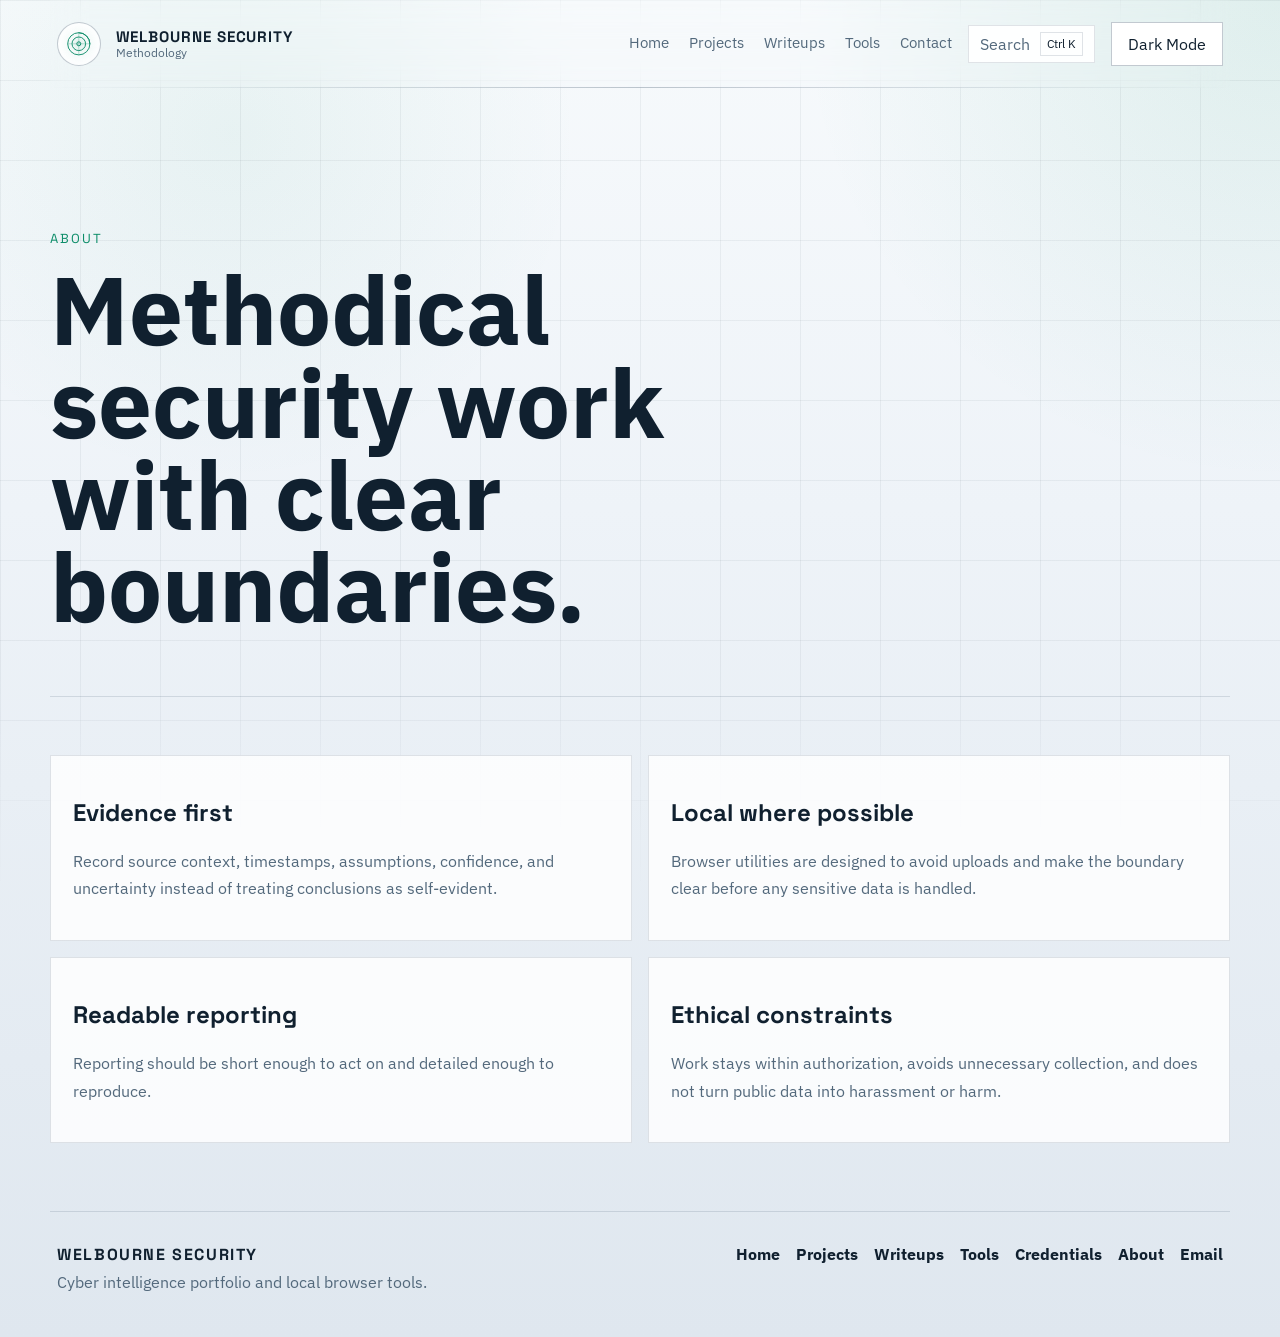
==== commit 335f53bd: "29/04 UI improvements" ====
--- a/about/index.html
+++ b/about/index.html
@@ -12,15 +12,27 @@
     <link rel="preconnect" href="https://fonts.googleapis.com" />
     <link rel="preconnect" href="https://fonts.gstatic.com" crossorigin />
     <link href="https://fonts.googleapis.com/css2?family=IBM+Plex+Sans:wght@400;500;600&family=Space+Grotesk:wght@500;700&display=swap" rel="stylesheet" />
-    <link rel="stylesheet" href="../styles.css?v=3" />
+    <link rel="stylesheet" href="../styles.css?v=6" />
   </head>
   <body>
     <a class="skip-to-content" href="#top">Skip to main content</a>
     <div class="page-shell">
       <header class="site-header">
-        <a class="brand" href="/" aria-label="Back to home"><span class="brand-mark" aria-hidden="true"><img src="../src/favicon.svg" alt="" /></span><span class="brand-copy"><strong>Welbourne Security</strong><small>Methodology</small></span></a>
+        <a class="brand" href="/" aria-label="Back to home">
+          <span class="brand-mark" aria-hidden="true">
+            <svg viewBox="0 0 48 48" focusable="false">
+              <circle cx="24" cy="24" r="18" class="brand-mark-ring"></circle>
+              <circle cx="24" cy="24" r="11" class="brand-mark-ring"></circle>
+              <path d="M24 6 V42" class="brand-mark-grid"></path>
+              <path d="M6 24 H42" class="brand-mark-grid"></path>
+              <circle cx="24" cy="24" r="3.2" class="brand-mark-core"></circle>
+              <path d="M24 6 A18 18 0 0 1 42 24" class="brand-mark-sweep"></path>
+            </svg>
+          </span>
+          <span class="brand-copy"><strong>Welbourne Security</strong><small>Methodology</small></span>
+        </a>
         <div class="header-actions">
-          <nav class="site-nav" aria-label="Primary navigation"><a href="/services/">Services</a><a href="/projects/">Projects</a><a href="/writeups/">Writeups</a><a href="/tools/">Tools</a><a href="/#contact">Contact</a></nav>
+          <nav class="site-nav" aria-label="Primary navigation"><a href="/">Home</a><a href="/projects/">Projects</a><a href="/writeups/">Writeups</a><a href="/tools/">Tools</a><a href="/#contact">Contact</a></nav>
           <button class="theme-toggle" id="theme-toggle" type="button" aria-label="Toggle light and dark mode"><span class="theme-toggle-label">Light Mode</span></button>
         </div>
       </header>
@@ -42,7 +54,7 @@
       </main>
       <footer class="site-footer">
         <div class="footer-brand"><strong>Welbourne Security</strong><span>Cyber intelligence portfolio and local browser tools.</span></div>
-        <nav class="footer-links" aria-label="Footer navigation"><a href="/">Home</a><a href="/services/">Services</a><a href="/projects/">Projects</a><a href="/writeups/">Writeups</a><a href="/credentials/">Credentials</a><a href="mailto:info@welbournesecurity.com">Email</a></nav>
+        <nav class="footer-links" aria-label="Footer navigation"><a href="/">Home</a><a href="/projects/">Projects</a><a href="/writeups/">Writeups</a><a href="/tools/">Tools</a><a href="/credentials/">Credentials</a><a href="/about/">About</a><a href="mailto:info@welbournesecurity.com">Email</a></nav>
       </footer>
     </div>
     <script type="module" src="../js/page.js"></script>
--- a/styles.css
+++ b/styles.css
@@ -1652,6 +1652,7 @@
   top: 4.5%;
   width: min(17rem, 34%);
   z-index: 2;
+  animation: none;
 }
 
 .footprint-panel-grid.signal-panel-bottom {
@@ -1667,6 +1668,11 @@
   box-shadow: var(--shadow);
 }
 
+body.light-mode .footprint-panel-grid.signal-panel-bottom {
+  border-color: rgba(36, 62, 87, 0.14);
+  background: linear-gradient(180deg, rgba(255, 255, 255, 0.92), rgba(242, 247, 251, 0.98));
+}
+
 .footprint-kicker {
   color: var(--accent) !important;
   font-family: "Space Grotesk", sans-serif;
@@ -1683,6 +1689,35 @@
   display: block;
   max-width: 18rem;
   line-height: 1.6;
+}
+
+.footprint-ip-button {
+  display: inline-flex;
+  align-items: center;
+  justify-content: center;
+  min-height: 2.45rem;
+  margin-top: 0.9rem;
+  padding: 0.58rem 0.82rem;
+  border: 1px solid var(--line-strong);
+  color: var(--text);
+  font: 600 0.82rem "IBM Plex Sans", sans-serif;
+  background: rgba(5, 7, 9, 0.72);
+  cursor: pointer;
+  transition: border-color 180ms ease, background-color 180ms ease, color 180ms ease;
+}
+
+.footprint-ip-button:hover,
+.footprint-ip-button:focus-visible {
+  border-color: var(--accent);
+}
+
+.footprint-ip-button:disabled {
+  color: var(--muted);
+  cursor: progress;
+}
+
+body.light-mode .footprint-ip-button {
+  background: rgba(255, 255, 255, 0.78);
 }
 
 .footprint-item {
@@ -4097,8 +4132,14 @@
   }
 
   body.mobile-lite .page-hero {
-    min-height: calc(100svh - 4.5rem);
-    padding-bottom: 7rem;
+    grid-template-columns: 1fr;
+    align-items: start;
+    min-height: auto;
+    padding:
+      clamp(2.4rem, 8svh, 3.6rem)
+      max(1rem, env(safe-area-inset-right))
+      2.6rem
+      max(1rem, env(safe-area-inset-left));
   }
 
   body.mobile-lite .page-shell {
@@ -4124,6 +4165,10 @@
     backdrop-filter: none;
   }
 
+  body.light-mode.mobile-lite .site-header {
+    background: #ffffff;
+  }
+
   body.mobile-lite .brand {
     min-width: 0;
   }
@@ -4152,11 +4197,6 @@
   }
 
   body.mobile-lite .header-actions {
-    width: auto;
-    margin-left: 0;
-  }
-
-  body.mobile-lite .site-nav {
     position: fixed;
     right: max(0.85rem, env(safe-area-inset-right));
     bottom: max(0.75rem, env(safe-area-inset-bottom));
@@ -4164,8 +4204,10 @@
     z-index: 50;
     display: grid;
     grid-template-columns: repeat(3, minmax(0, 1fr));
+    width: auto;
+    margin-left: 0;
     gap: 0;
-    padding: 0;
+    overflow: hidden;
     border: 1px solid rgba(185, 197, 201, 0.2);
     border-radius: 0;
     background: #050709;
@@ -4173,19 +4215,47 @@
     backdrop-filter: none;
   }
 
-  body.mobile-lite .site-nav a {
+  body.light-mode.mobile-lite .header-actions {
+    border-color: rgba(36, 62, 87, 0.16);
+    background: rgba(255, 255, 255, 0.96);
+    box-shadow: 0 -18px 42px rgba(16, 32, 47, 0.18);
+  }
+
+  body.mobile-lite .command-trigger {
+    display: none;
+  }
+
+  body.mobile-lite .site-nav {
+    position: static;
+    display: contents;
+    gap: 0;
+    padding: 0;
+    border: 0;
+    background: transparent;
+    box-shadow: none;
+  }
+
+  body.mobile-lite .site-nav a,
+  body.mobile-lite .theme-toggle {
     display: inline-flex;
     align-items: center;
     justify-content: center;
     min-height: 2.85rem;
     padding: 0 0.45rem;
+    border: 0;
     border-radius: 0;
     color: var(--muted);
+    font-size: clamp(0.72rem, 2.7vw, 0.82rem);
     font-weight: 600;
+    line-height: 1.1;
+    text-align: center;
+    background: transparent;
+    box-shadow: inset -1px 0 0 var(--line), inset 0 -1px 0 var(--line);
+    transform: none;
   }
 
   body.mobile-lite .site-nav a + a {
-    border-left: 1px solid var(--line);
+    border-left: 0;
   }
 
   body.mobile-lite .site-nav a::after {
@@ -4193,12 +4263,24 @@
   }
 
   body.mobile-lite .site-nav a:hover,
-  body.mobile-lite .site-nav a:focus-visible {
+  body.mobile-lite .site-nav a:focus-visible,
+  body.mobile-lite .theme-toggle:hover,
+  body.mobile-lite .theme-toggle:focus-visible {
     color: var(--text);
     background: #151a1e;
-  }
-
-  body.mobile-lite .site-nav a.is-active {
+    border-color: transparent;
+    transform: none;
+  }
+
+  body.light-mode.mobile-lite .site-nav a:hover,
+  body.light-mode.mobile-lite .site-nav a:focus-visible,
+  body.light-mode.mobile-lite .theme-toggle:hover,
+  body.light-mode.mobile-lite .theme-toggle:focus-visible {
+    background: #eef4f8;
+  }
+
+  body.mobile-lite .site-nav a.is-active,
+  body.mobile-lite .site-nav a[aria-current="page"] {
     color: var(--accent-ink);
     background: var(--accent);
   }
@@ -4261,6 +4343,7 @@
     --line: rgba(154, 175, 193, 0.18);
     --line-strong: rgba(154, 175, 193, 0.34);
     display: grid;
+    grid-template-columns: minmax(0, 1fr);
     position: relative;
     width: 100%;
     align-items: start;
@@ -4278,6 +4361,19 @@
     overflow: hidden;
   }
 
+  body.light-mode.mobile-lite .hero {
+    --text: #10202f;
+    --muted: #53697c;
+    --accent: #0d8d69;
+    --accent-ink: #f2f7fb;
+    --line: rgba(36, 62, 87, 0.14);
+    --line-strong: rgba(36, 62, 87, 0.28);
+    background:
+      linear-gradient(145deg, rgba(13, 141, 105, 0.09), transparent 34%),
+      linear-gradient(215deg, rgba(154, 90, 16, 0.045), transparent 38%),
+      linear-gradient(180deg, #f8fbfd 0%, #eef3f8 58%, #dfe7ef 100%);
+  }
+
   body.mobile-lite .hero::before,
   body.mobile-lite .hero::after {
     content: "";
@@ -4299,6 +4395,17 @@
     inset: auto 0 0;
     height: 42%;
     background: linear-gradient(180deg, transparent, rgba(3, 7, 12, 0.86));
+  }
+
+  body.light-mode.mobile-lite .hero::before {
+    background-image:
+      linear-gradient(rgba(16, 32, 47, 0.075) 1px, transparent 1px),
+      linear-gradient(90deg, rgba(16, 32, 47, 0.075) 1px, transparent 1px);
+    opacity: 0.58;
+  }
+
+  body.light-mode.mobile-lite .hero::after {
+    background: linear-gradient(180deg, transparent, rgba(238, 243, 248, 0.92));
   }
 
   body.mobile-lite .hero-copy {
@@ -4365,11 +4472,26 @@
     box-shadow: none;
   }
 
+  body.light-mode.mobile-lite .tool-workbench {
+    --text: #10202f;
+    --muted: #53697c;
+    --accent: #0d8d69;
+    --accent-ink: #f2f7fb;
+    --line: rgba(36, 62, 87, 0.14);
+    --line-strong: rgba(36, 62, 87, 0.28);
+    border-color: rgba(36, 62, 87, 0.14);
+    background: rgba(255, 255, 255, 0.9);
+  }
+
   body.mobile-lite .tool-nav-panel {
     padding: 0.85rem;
     border-right: 0;
     border-bottom: 1px solid var(--line);
     background: #050709;
+  }
+
+  body.light-mode.mobile-lite .tool-nav-panel {
+    background: rgba(255, 255, 255, 0.92);
   }
 
   body.mobile-lite .tool-nav {
@@ -4404,6 +4526,10 @@
     background: #010203;
   }
 
+  body.light-mode.mobile-lite .tool-shared-workspace {
+    background: rgba(255, 255, 255, 0.92);
+  }
+
   body.mobile-lite .tool-shared-actions {
     display: grid;
     grid-template-columns: repeat(3, minmax(0, 1fr));
@@ -4454,6 +4580,10 @@
     align-items: start;
     padding: 1rem;
     background: #010203;
+  }
+
+  body.light-mode.mobile-lite .tool-context-bar {
+    background: rgba(255, 255, 255, 0.92);
   }
 
   body.mobile-lite .tool-context-settings {
@@ -4500,6 +4630,21 @@
     min-height: 3.35rem;
     background: #010203;
     font-size: 1rem;
+  }
+
+  body.light-mode.mobile-lite .tool-input,
+  body.light-mode.mobile-lite .tool-output,
+  body.light-mode.mobile-lite .tool-select,
+  body.light-mode.mobile-lite .tool-textarea,
+  body.light-mode.mobile-lite .tool-file {
+    border-color: rgba(36, 62, 87, 0.2);
+    background: rgba(255, 255, 255, 0.94);
+    color: var(--text);
+  }
+
+  body.light-mode.mobile-lite .tool-input::placeholder,
+  body.light-mode.mobile-lite .tool-textarea::placeholder {
+    color: #637789;
   }
 
   body.mobile-lite .tool-checks {
@@ -4623,7 +4768,7 @@
   }
 
   body.mobile-lite .theme-toggle {
-    display: none;
+    display: inline-flex;
   }
 
   .writeup-filter-group,
@@ -5346,6 +5491,43 @@
   }
 }
 
+@media (max-width: 960px) {
+  .credential-wall-section .certification-grid {
+    grid-template-columns: 1fr;
+  }
+
+  .certification-grid .certification-item,
+  .certification-grid .certification-item.is-featured,
+  .credential-register .credential-detail-card,
+  .credential-register .credential-detail-card.is-featured {
+    grid-template-columns: 1fr;
+    gap: 0.85rem;
+    min-height: auto;
+  }
+
+  .certification-grid .certification-link,
+  .credential-detail-media {
+    width: min(8.5rem, 100%);
+    max-width: 8.5rem;
+    justify-self: start;
+  }
+
+  .certification-grid .certification-copy,
+  .credential-register .credential-detail-card > div:not(.credential-detail-media) {
+    display: grid;
+    width: 100%;
+    gap: 0.55rem;
+    align-content: start;
+    justify-items: start;
+  }
+
+  .credential-register h2,
+  .credential-register p,
+  .credential-register a {
+    margin-top: 0;
+  }
+}
+
 @media (max-width: 620px) {
   .certification-grid .certification-item,
   .certification-grid .certification-item.is-featured,
